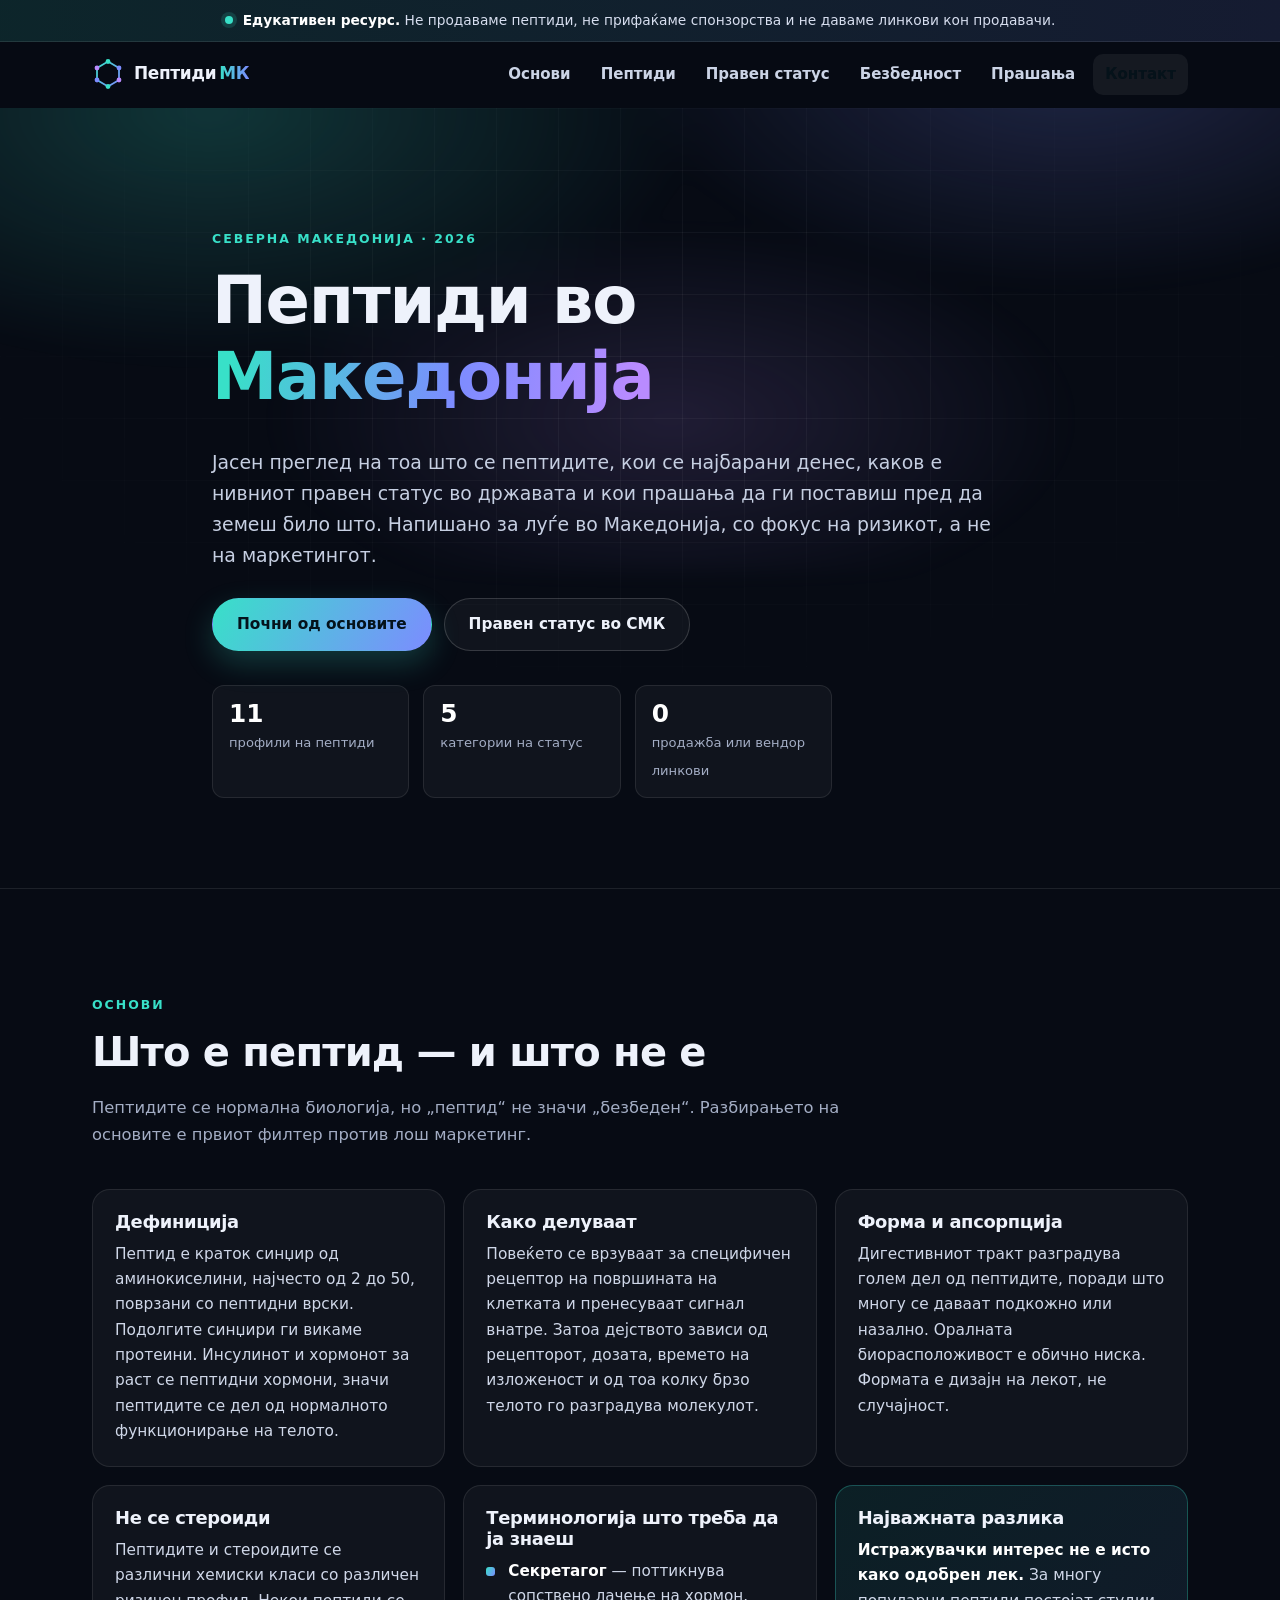
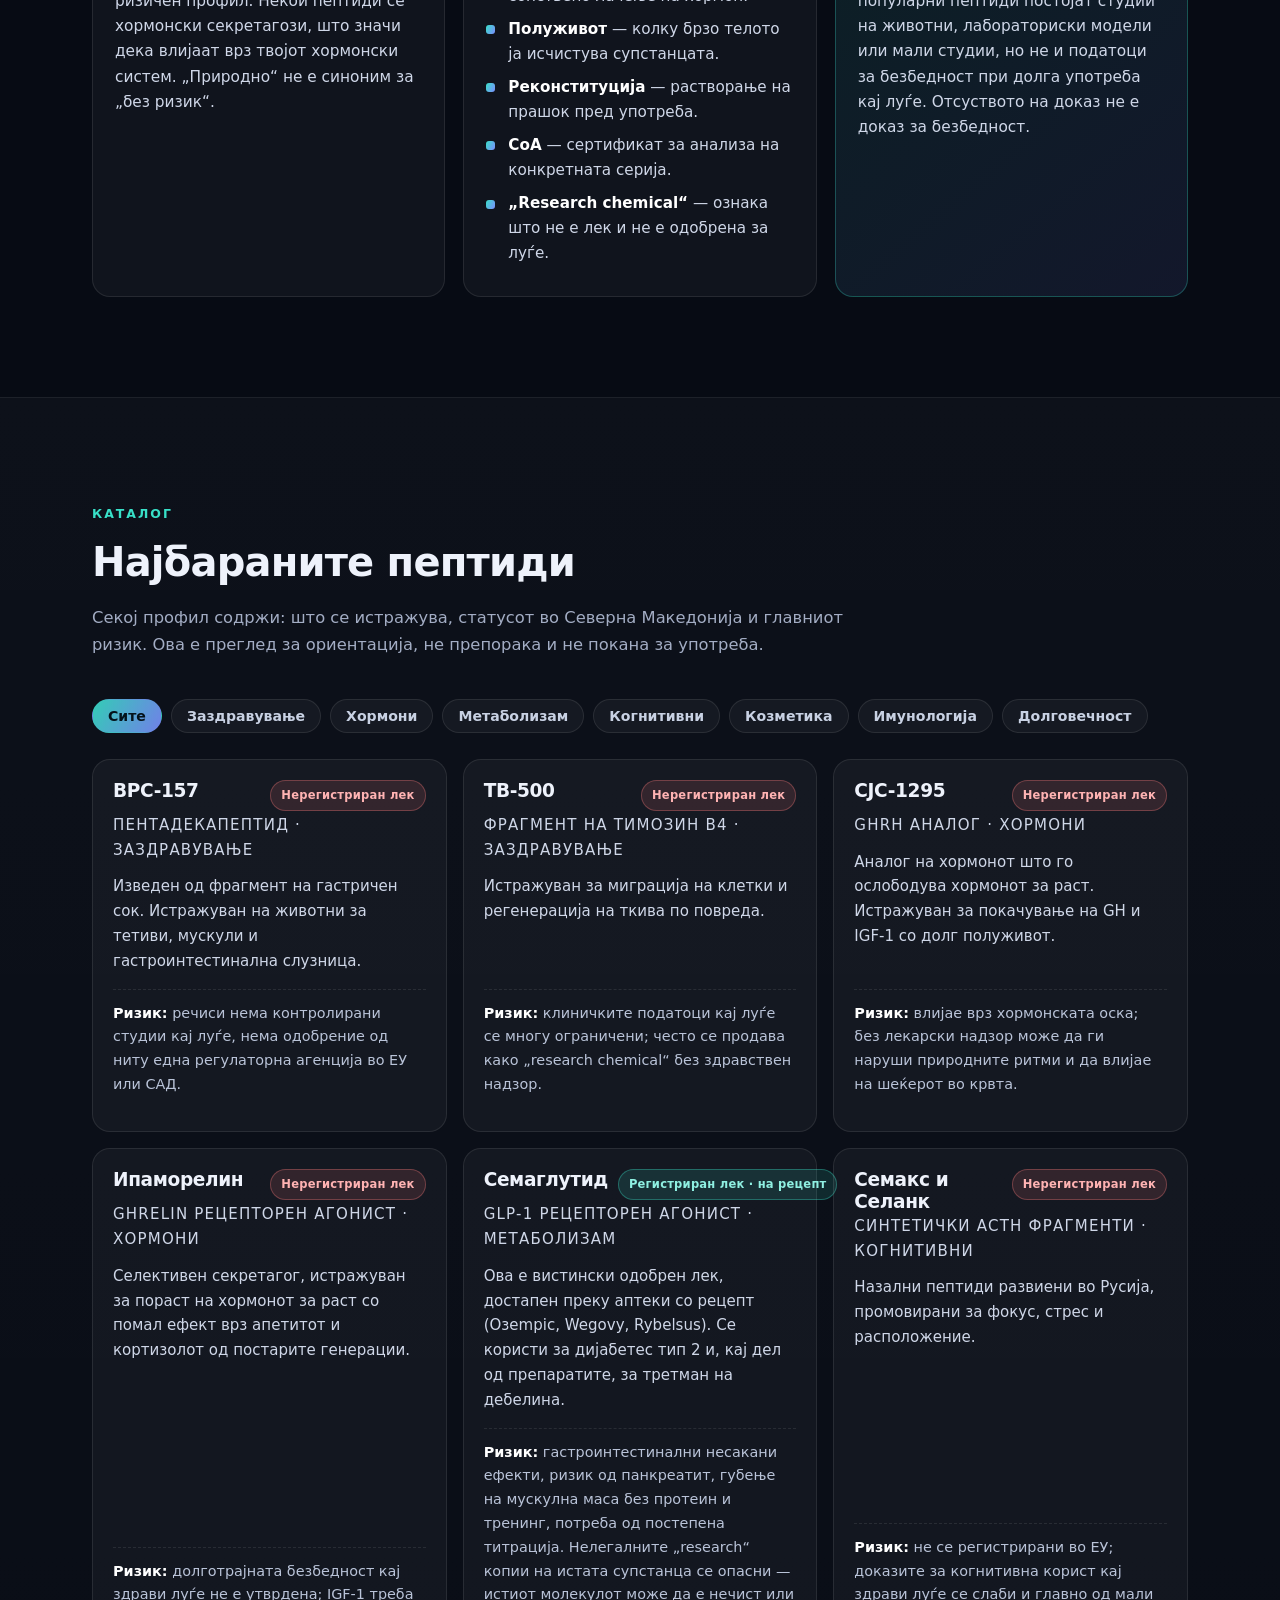
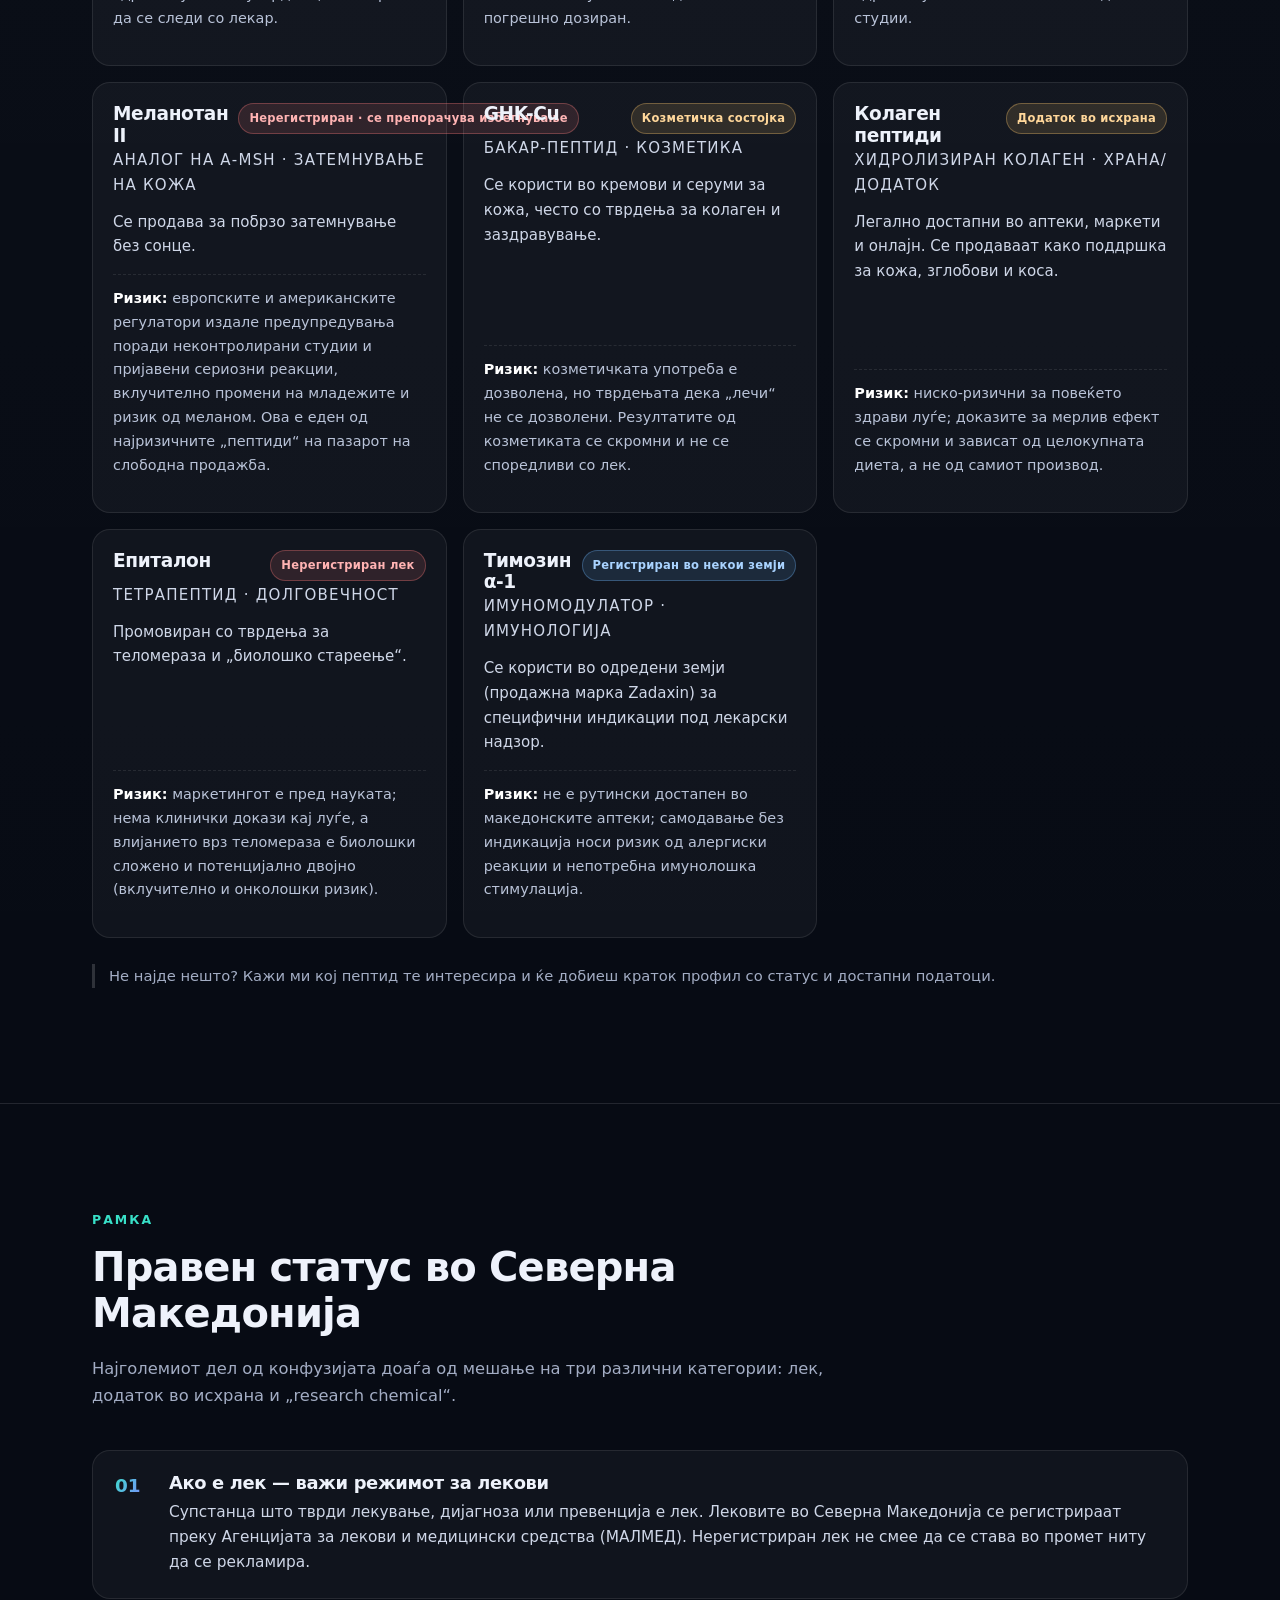
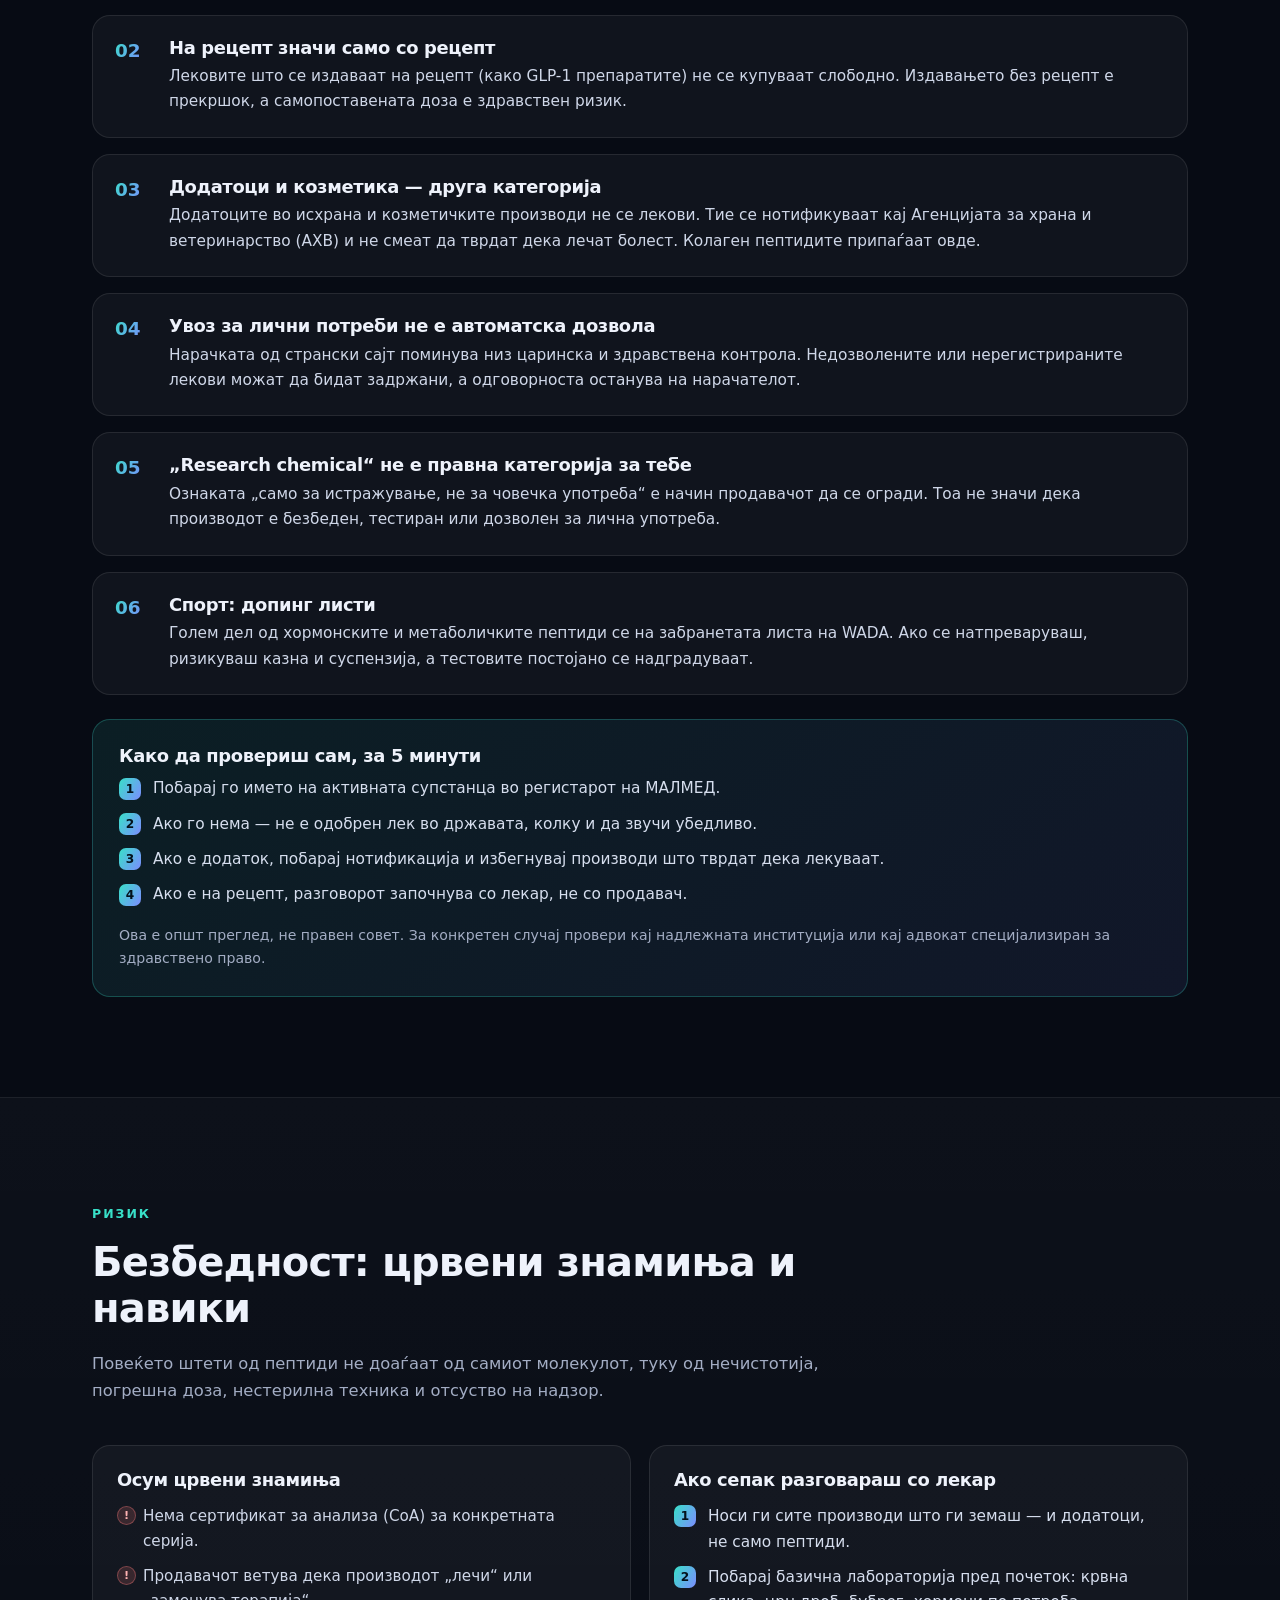
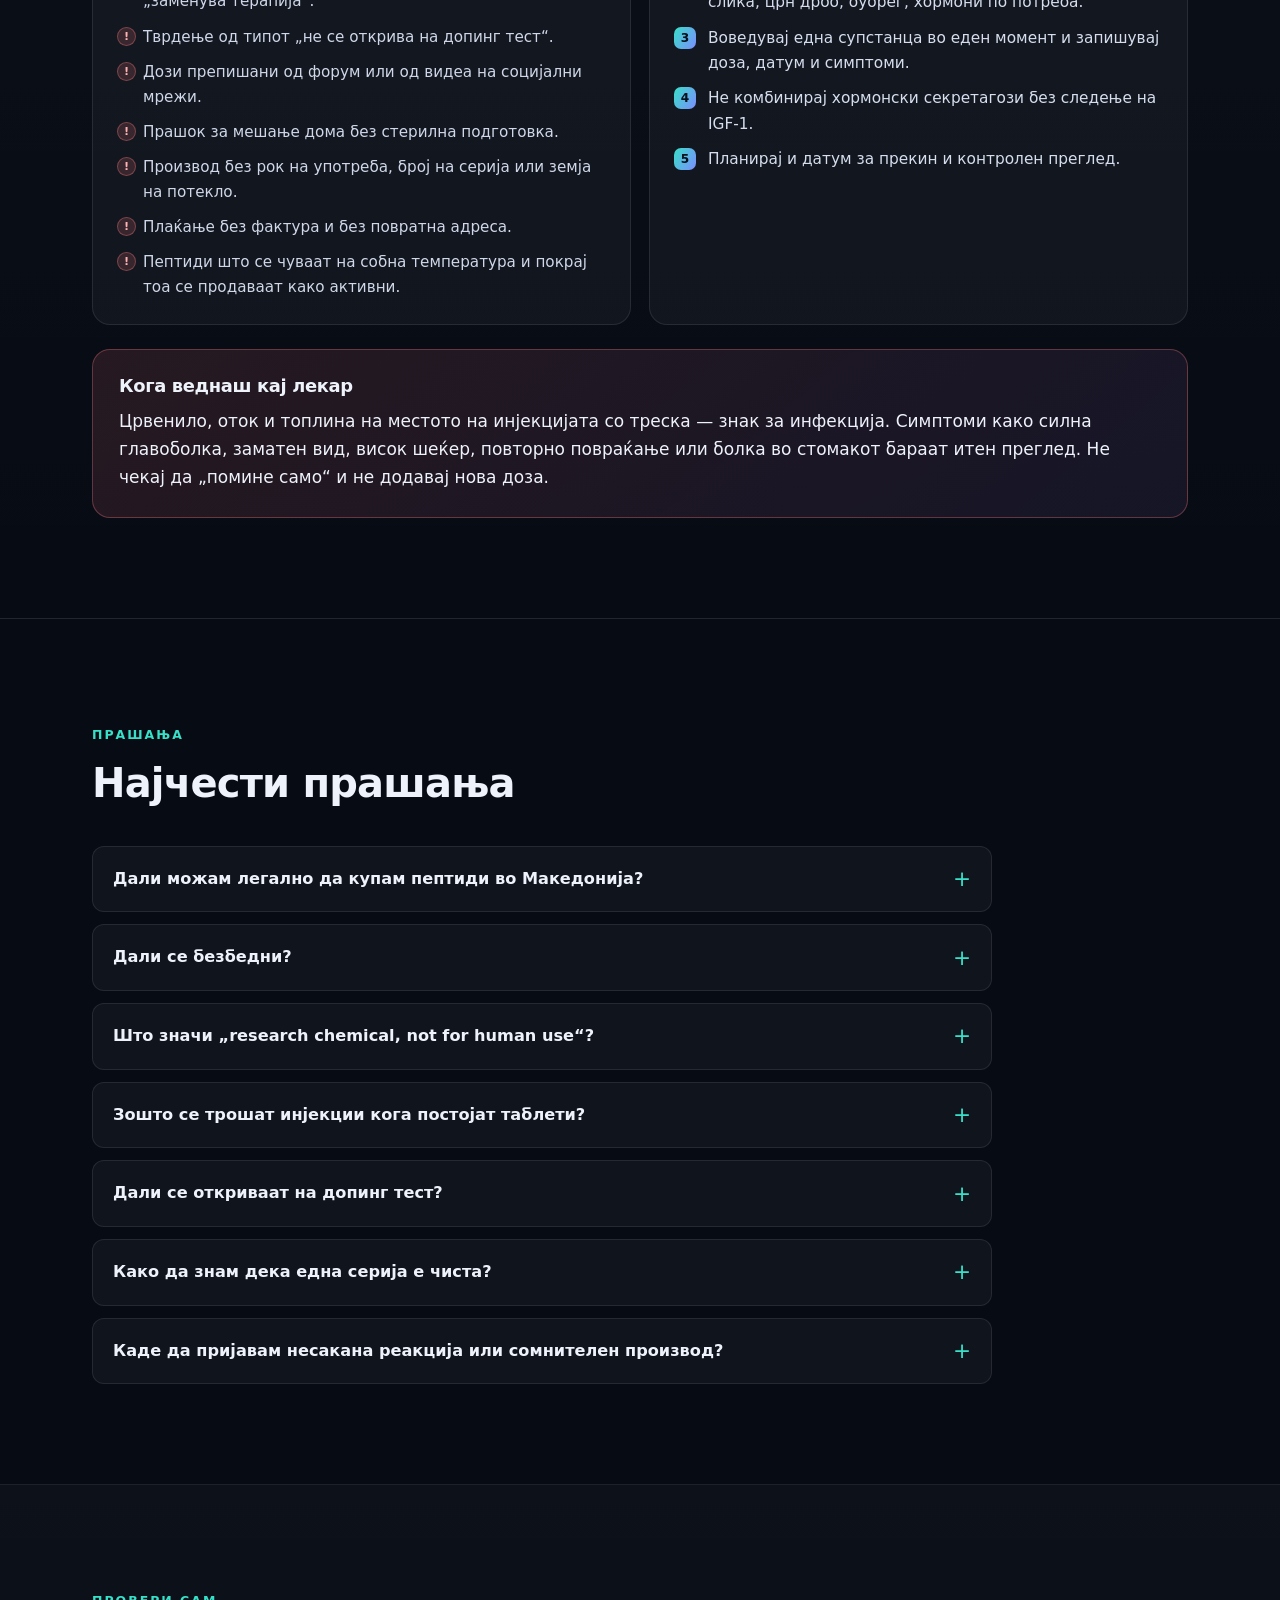
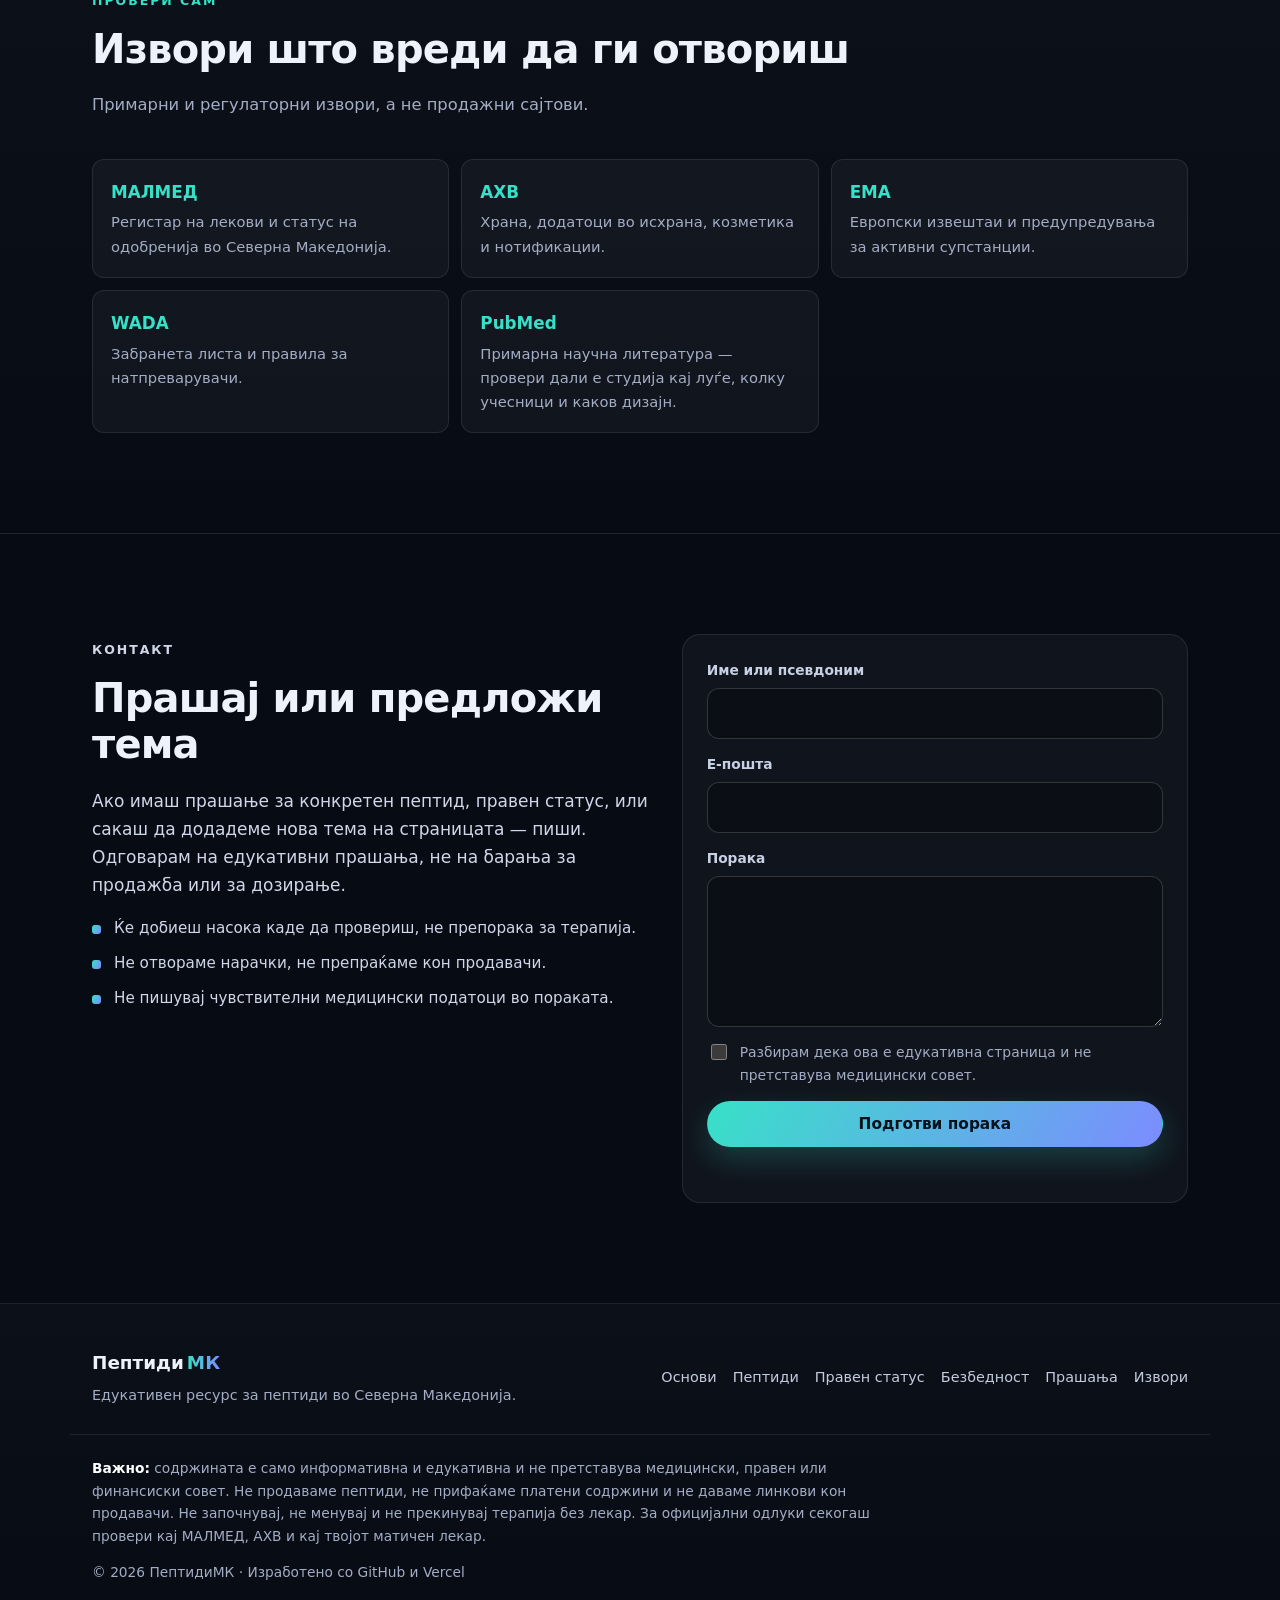
==== index.html @ 1c47333e "Add educational website about peptides in North Macedonia" ====
<!DOCTYPE html>
<html lang="mk">
<head>
<meta charset="utf-8">
<meta name="viewport" content="width=device-width, initial-scale=1">
<title>Пептиди во Македонија — едукативен водич и правен статус</title>
<meta name="description" content="Што се пептидите, кои се најбарани, каков е нивниот правен статус во Северна Македонија и како да ги намалиш ризиците. Едукативен ресурс без продажба и без вендор линкови.">
<meta name="theme-color" content="#070b14">
<meta name="color-scheme" content="dark">
<meta property="og:type" content="website">
<meta property="og:locale" content="mk_MK">
<meta property="og:title" content="Пептиди во Македонија — едукативен водич">
<meta property="og:description" content="Преглед на најбараните пептиди, правниот статус во Северна Македонија и практични безбедносни насоки.">
<link rel="icon" href="/assets/favicon.svg" type="image/svg+xml">
<link rel="canonical" href="/">
<link rel="stylesheet" href="/styles.css">
</head>
<body>
<a class="skip-link" href="#main">Прескокни до содржината</a>

<div class="notice" role="note">
  <span class="notice-dot" aria-hidden="true"></span>
  <span><strong>Едукативен ресурс.</strong> Не продаваме пептиди, не прифаќаме спонзорства и не даваме линкови кон продавачи.</span>
</div>

<header class="site-header" id="top">
  <nav class="nav" aria-label="Главна навигација">
    <a class="brand" href="#top">
      <svg class="brand-mark" viewBox="0 0 32 32" aria-hidden="true">
        <path d="M16 3.5 27 10v12L16 28.5 5 22V10z" fill="none" stroke="url(#brandGrad)" stroke-width="1.8"/>
        <circle cx="16" cy="3.5" r="2.4" fill="#38e0c8"/>
        <circle cx="27" cy="10" r="2.4" fill="#7c8cff"/>
        <circle cx="27" cy="22" r="2.4" fill="#b98bff"/>
        <circle cx="16" cy="28.5" r="2.4" fill="#38e0c8"/>
        <circle cx="5" cy="22" r="2.4" fill="#7c8cff"/>
        <circle cx="5" cy="10" r="2.4" fill="#b98bff"/>
        <defs>
          <linearGradient id="brandGrad" x1="0" y1="0" x2="1" y2="1">
            <stop offset="0%" stop-color="#38e0c8"/>
            <stop offset="100%" stop-color="#7c8cff"/>
          </linearGradient>
        </defs>
      </svg>
      <span class="brand-text">Пептиди<em>МК</em></span>
    </a>

    <button class="nav-toggle" type="button" aria-expanded="false" aria-controls="nav-menu">
      <span class="nav-toggle-bar" aria-hidden="true"></span>
      <span class="sr-only">Мени</span>
    </button>

    <ul class="nav-menu" id="nav-menu">
      <li><a href="#osnovi">Основи</a></li>
      <li><a href="#peptidi">Пептиди</a></li>
      <li><a href="#zakon">Правен статус</a></li>
      <li><a href="#bezbednost">Безбедност</a></li>
      <li><a href="#faq">Прашања</a></li>
      <li><a class="nav-cta" href="#kontakt">Контакт</a></li>
    </ul>
  </nav>
</header>

<main id="main">

  <section class="hero">
    <div class="hero-glow" aria-hidden="true"></div>
    <div class="hero-grid" aria-hidden="true"></div>
    <div class="wrap hero-inner">
      <p class="eyebrow">Северна Македонија · 2026</p>
      <h1>Пептиди во <span class="grad">Македонија</span></h1>
      <p class="lead">
        Јасен преглед на тоа што се пептидите, кои се најбарани денес, каков е нивниот
        правен статус во државата и кои прашања да ги поставиш пред да земеш било што.
        Напишано за луѓе во Македонија, со фокус на ризикот, а не на маркетингот.
      </p>
      <div class="hero-actions">
        <a class="btn btn-primary" href="#osnovi">Почни од основите</a>
        <a class="btn btn-ghost" href="#zakon">Правен статус во СМК</a>
      </div>
      <ul class="stats">
        <li><b>11</b><span>профили на пептиди</span></li>
        <li><b>5</b><span>категории на статус</span></li>
        <li><b>0</b><span>продажба или вендор линкови</span></li>
      </ul>
    </div>
  </section>

  <section class="section" id="osnovi">
    <div class="wrap">
      <div class="section-head">
        <p class="eyebrow">Основи</p>
        <h2>Што е пептид — и што не е</h2>
        <p class="section-sub">
          Пептидите се нормална биологија, но „пептид“ не значи „безбеден“.
          Разбирањето на основите е првиот филтер против лош маркетинг.
        </p>
      </div>

      <div class="cards">
        <article class="card reveal">
          <h3>Дефиниција</h3>
          <p>Пептид е краток синџир од аминокиселини, најчесто од 2 до 50, поврзани со пептидни врски. Подолгите синџири ги викаме протеини. Инсулинот и хормонот за раст се пептидни хормони, значи пептидите се дел од нормалното функционирање на телото.</p>
        </article>

        <article class="card reveal">
          <h3>Како делуваат</h3>
          <p>Повеќето се врзуваат за специфичен рецептор на површината на клетката и пренесуваат сигнал внатре. Затоа дејството зависи од рецепторот, дозата, времето на изложеност и од тоа колку брзо телото го разградува молекулот.</p>
        </article>

        <article class="card reveal">
          <h3>Форма и апсорпција</h3>
          <p>Дигестивниот тракт разградува голем дел од пептидите, поради што многу се даваат подкожно или назално. Оралната биорасположивост е обично ниска. Формата е дизајн на лекот, не случајност.</p>
        </article>

        <article class="card reveal">
          <h3>Не се стероиди</h3>
          <p>Пептидите и стероидите се различни хемиски класи со различен ризичен профил. Некои пептиди се хормонски секретагози, што значи дека влијаат врз твојот хормонски систем. „Природно“ не е синоним за „без ризик“.</p>
        </article>

        <article class="card reveal">
          <h3>Терминологија што треба да ја знаеш</h3>
          <ul class="ticks">
            <li><b>Секретагог</b> — поттикнува сопствено лачење на хормон.</li>
            <li><b>Полуживот</b> — колку брзо телото ја исчистува супстанцата.</li>
            <li><b>Реконституција</b> — растворање на прашок пред употреба.</li>
            <li><b>CoA</b> — сертификат за анализа на конкретната серија.</li>
            <li><b>„Research chemical“</b> — ознака што не е лек и не е одобрена за луѓе.</li>
          </ul>
        </article>

        <article class="card reveal accent">
          <h3>Најважната разлика</h3>
          <p><b>Истражувачки интерес не е исто како одобрен лек.</b> За многу популарни пептиди постојат студии на животни, лабораториски модели или мали студии, но не и податоци за безбедност при долга употреба кај луѓе. Отсуството на доказ не е доказ за безбедност.</p>
        </article>
      </div>
    </div>
  </section>

  <section class="section section-alt" id="peptidi">
    <div class="wrap">
      <div class="section-head">
        <p class="eyebrow">Каталог</p>
        <h2>Најбараните пептиди</h2>
        <p class="section-sub">
          Секој профил содржи: што се истражува, статусот во Северна Македонија и
          главниот ризик. Ова е преглед за ориентација, не препорака и не покана за употреба.
        </p>
      </div>

      <div class="filters" role="group" aria-label="Филтер по категорија">
        <button class="chip is-active" type="button" data-filter="all">Сите</button>
        <button class="chip" type="button" data-filter="heal">Заздравување</button>
        <button class="chip" type="button" data-filter="hormone">Хормони</button>
        <button class="chip" type="button" data-filter="metab">Метаболизам</button>
        <button class="chip" type="button" data-filter="cog">Когнитивни</button>
        <button class="chip" type="button" data-filter="cosm">Козметика</button>
        <button class="chip" type="button" data-filter="immune">Имунологија</button>
        <button class="chip" type="button" data-filter="long">Долговечност</button>
      </div>

      <div class="grid" id="peptide-grid">

        <article class="pep reveal" data-cat="heal">
          <header>
            <h3>BPC-157</h3>
            <span class="badge badge-red">Нерегистриран лек</span>
          </header>
          <p class="pep-class">Пентадекапептид · заздравување</p>
          <p>Изведен од фрагмент на гастричен сок. Истражуван на животни за тетиви, мускули и гастроинтестинална слузница.</p>
          <p class="risk"><b>Ризик:</b> речиси нема контролирани студии кај луѓе, нема одобрение од ниту една регулаторна агенција во ЕУ или САД.</p>
        </article>

        <article class="pep reveal" data-cat="heal">
          <header>
            <h3>TB-500</h3>
            <span class="badge badge-red">Нерегистриран лек</span>
          </header>
          <p class="pep-class">Фрагмент на тимозин β4 · заздравување</p>
          <p>Истражуван за миграција на клетки и регенерација на ткива по повреда.</p>
          <p class="risk"><b>Ризик:</b> клиничките податоци кај луѓе се многу ограничени; често се продава како „research chemical“ без здравствен надзор.</p>
        </article>

        <article class="pep reveal" data-cat="hormone">
          <header>
            <h3>CJC-1295</h3>
            <span class="badge badge-red">Нерегистриран лек</span>
          </header>
          <p class="pep-class">GHRH аналог · хормони</p>
          <p>Аналог на хормонот што го ослободува хормонот за раст. Истражуван за покачување на GH и IGF-1 со долг полуживот.</p>
          <p class="risk"><b>Ризик:</b> влијае врз хормонската оска; без лекарски надзор може да ги наруши природните ритми и да влијае на шеќерот во крвта.</p>
        </article>

        <article class="pep reveal" data-cat="hormone">
          <header>
            <h3>Ипаморелин</h3>
            <span class="badge badge-red">Нерегистриран лек</span>
          </header>
          <p class="pep-class">Ghrelin рецепторен агонист · хормони</p>
          <p>Селективен секретагог, истражуван за пораст на хормонот за раст со помал ефект врз апетитот и кортизолот од постарите генерации.</p>
          <p class="risk"><b>Ризик:</b> долготрајната безбедност кај здрави луѓе не е утврдена; IGF-1 треба да се следи со лекар.</p>
        </article>

        <article class="pep reveal" data-cat="metab">
          <header>
            <h3>Семаглутид</h3>
            <span class="badge badge-green">Регистриран лек · на рецепт</span>
          </header>
          <p class="pep-class">GLP-1 рецепторен агонист · метаболизам</p>
          <p>Ова е вистински одобрен лек, достапен преку аптеки со рецепт (Oзempic, Wegovy, Rybelsus). Се користи за дијабетес тип 2 и, кај дел од препаратите, за третман на дебелина.</p>
          <p class="risk"><b>Ризик:</b> гастроинтестинални несакани ефекти, ризик од панкреатит, губење на мускулна маса без протеин и тренинг, потреба од постепена титрација. Нелегалните „research“ копии на истата супстанца се опасни — истиот молекулот може да е нечист или погрешно дозиран.</p>
        </article>

        <article class="pep reveal" data-cat="cog">
          <header>
            <h3>Семакс и Селанк</h3>
            <span class="badge badge-red">Нерегистриран лек</span>
          </header>
          <p class="pep-class">Синтетички ACTH фрагменти · когнитивни</p>
          <p>Назални пептиди развиени во Русија, промовирани за фокус, стрес и расположение.</p>
          <p class="risk"><b>Ризик:</b> не се регистрирани во ЕУ; доказите за когнитивна корист кај здрави луѓе се слаби и главно од мали студии.</p>
        </article>

        <article class="pep reveal" data-cat="cosm">
          <header>
            <h3>Меланотан II</h3>
            <span class="badge badge-red">Нерегистриран · се препорачува избегнување</span>
          </header>
          <p class="pep-class">Аналог на α-MSH · затемнување на кожа</p>
          <p>Се продава за побрзо затемнување без сонце.</p>
          <p class="risk"><b>Ризик:</b> европските и американските регулатори издале предупредувања поради неконтролирани студии и пријавени сериозни реакции, вклучително промени на младежите и ризик од меланом. Ова е еден од најризичните „пептиди“ на пазарот на слободна продажба.</p>
        </article>

        <article class="pep reveal" data-cat="cosm">
          <header>
            <h3>GHK-Cu</h3>
            <span class="badge badge-amber">Козметичка состојка</span>
          </header>
          <p class="pep-class">Бакар-пептид · козметика</p>
          <p>Се користи во кремови и серуми за кожа, често со тврдења за колаген и заздравување.</p>
          <p class="risk"><b>Ризик:</b> козметичката употреба е дозволена, но тврдењата дека „лечи“ не се дозволени. Резултатите од козметиката се скромни и не се споредливи со лек.</p>
        </article>

        <article class="pep reveal" data-cat="metab">
          <header>
            <h3>Колаген пептиди</h3>
            <span class="badge badge-amber">Додаток во исхрана</span>
          </header>
          <p class="pep-class">Хидролизиран колаген · храна/додаток</p>
          <p>Легално достапни во аптеки, маркети и онлајн. Се продаваат како поддршка за кожа, зглобови и коса.</p>
          <p class="risk"><b>Ризик:</b> ниско-ризични за повеќето здрави луѓе; доказите за мерлив ефект се скромни и зависат од целокупната диета, а не од самиот производ.</p>
        </article>

        <article class="pep reveal" data-cat="long">
          <header>
            <h3>Епиталон</h3>
            <span class="badge badge-red">Нерегистриран лек</span>
          </header>
          <p class="pep-class">Тетрапептид · долговечност</p>
          <p>Промовиран со тврдења за теломераза и „биолошко стареење“.</p>
          <p class="risk"><b>Ризик:</b> маркетингот е пред науката; нема клинички докази кај луѓе, а влијанието врз теломераза е биолошки сложено и потенцијално двојно (вклучително и онколошки ризик).</p>
        </article>

        <article class="pep reveal" data-cat="immune">
          <header>
            <h3>Тимозин α-1</h3>
            <span class="badge badge-blue">Регистриран во некои земји</span>
          </header>
          <p class="pep-class">Имуномодулатор · имунологија</p>
          <p>Се користи во одредени земји (продажна марка Zadaxin) за специфични индикации под лекарски надзор.</p>
          <p class="risk"><b>Ризик:</b> не е рутински достапен во македонските аптеки; самодавање без индикација носи ризик од алергиски реакции и непотребна имунолошка стимулација.</p>
        </article>

      </div>

      <p class="grid-note">
        Не најде нешто? Кажи ми кој пептид те интересира и ќе добиеш краток профил со статус и достапни податоци.
      </p>
    </div>
  </section>

  <section class="section" id="zakon">
    <div class="wrap">
      <div class="section-head">
        <p class="eyebrow">Рамка</p>
        <h2>Правен статус во Северна Македонија</h2>
        <p class="section-sub">
          Најголемиот дел од конфузијата доаѓа од мешање на три различни категории:
          лек, додаток во исхрана и „research chemical“.
        </p>
      </div>

      <ol class="steps">
        <li class="reveal">
          <span class="step-num">01</span>
          <h3>Ако е лек — важи режимот за лекови</h3>
          <p>Супстанца што тврди лекување, дијагноза или превенција е лек. Лековите во Северна Македонија се регистрираат преку Агенцијата за лекови и медицински средства (МАЛМЕД). Нерегистриран лек не смее да се става во промет ниту да се рекламира.</p>
        </li>
        <li class="reveal">
          <span class="step-num">02</span>
          <h3>На рецепт значи само со рецепт</h3>
          <p>Лековите што се издаваат на рецепт (како GLP-1 препаратите) не се купуваат слободно. Издавањето без рецепт е прекршок, а самопоставената доза е здравствен ризик.</p>
        </li>
        <li class="reveal">
          <span class="step-num">03</span>
          <h3>Додатоци и козметика — друга категорија</h3>
          <p>Додатоците во исхрана и козметичките производи не се лекови. Тие се нотификуваат кај Агенцијата за храна и ветеринарство (АХВ) и не смеат да тврдат дека лечат болест. Колаген пептидите припаѓаат овде.</p>
        </li>
        <li class="reveal">
          <span class="step-num">04</span>
          <h3>Увоз за лични потреби не е автоматска дозвола</h3>
          <p>Нарачката од странски сајт поминува низ царинска и здравствена контрола. Недозволените или нерегистрираните лекови можат да бидат задржани, а одговорноста останува на нарачателот.</p>
        </li>
        <li class="reveal">
          <span class="step-num">05</span>
          <h3>„Research chemical“ не е правна категорија за тебе</h3>
          <p>Ознаката „само за истражување, не за човечка употреба“ е начин продавачот да се огради. Тоа не значи дека производот е безбеден, тестиран или дозволен за лична употреба.</p>
        </li>
        <li class="reveal">
          <span class="step-num">06</span>
          <h3>Спорт: допинг листи</h3>
          <p>Голем дел од хормонските и метаболичките пептиди се на забранетата листа на WADA. Ако се натпреваруваш, ризикуваш казна и суспензија, а тестовите постојано се надградуваат.</p>
        </li>
      </ol>

      <div class="callout reveal">
        <h3>Како да провериш сам, за 5 минути</h3>
        <ol class="checklist">
          <li>Побарај го името на активната супстанца во регистарот на МАЛМЕД.</li>
          <li>Ако го нема — не е одобрен лек во државата, колку и да звучи убедливо.</li>
          <li>Ако е додаток, побарај нотификација и избегнувај производи што тврдат дека лекуваат.</li>
          <li>Ако е на рецепт, разговорот започнува со лекар, не со продавач.</li>
        </ol>
        <p class="disclaimer">
          Ова е општ преглед, не правен совет. За конкретен случај провери кај надлежната институција
          или кај адвокат специјализиран за здравствено право.
        </p>
      </div>
    </div>
  </section>

  <section class="section section-alt" id="bezbednost">
    <div class="wrap">
      <div class="section-head">
        <p class="eyebrow">Ризик</p>
        <h2>Безбедност: црвени знамиња и навики</h2>
        <p class="section-sub">
          Повеќето штети од пептиди не доаѓаат од самиот молекулот, туку од нечистотија,
          погрешна доза, нестерилна техника и отсуство на надзор.
        </p>
      </div>

      <div class="two-col">
        <div class="panel reveal">
          <h3>Осум црвени знамиња</h3>
          <ul class="flags">
            <li>Нема сертификат за анализа (CoA) за конкретната серија.</li>
            <li>Продавачот ветува дека производот „лечи“ или „заменува терапија“.</li>
            <li>Тврдење од типот „не се открива на допинг тест“.</li>
            <li>Дози препишани од форум или од видеa на социјални мрежи.</li>
            <li>Прашок за мешање дома без стерилна подготовка.</li>
            <li>Производ без рок на употреба, број на серија или земја на потекло.</li>
            <li>Плаќање без фактура и без повратна адреса.</li>
            <li>Пептиди што се чуваат на собна температура и покрај тоа се продаваат како активни.</li>
          </ul>
        </div>

        <div class="panel reveal">
          <h3>Ако сепак разговараш со лекар</h3>
          <ol class="checklist">
            <li>Носи ги сите производи што ги земаш — и додатоци, не само пептиди.</li>
            <li>Побарај базична лабораторија пред почеток: крвна слика, црн дроб, бубрег, хормони по потреба.</li>
            <li>Воведувај една супстанца во еден момент и запишувај доза, датум и симптоми.</li>
            <li>Не комбинирај хормонски секретагози без следење на IGF-1.</li>
            <li>Планирај и датум за прекин и контролен преглед.</li>
          </ol>
        </div>
      </div>

      <div class="callout callout-danger reveal">
        <h3>Кога веднаш кај лекар</h3>
        <p>
          Црвенило, оток и топлина на местото на инјекцијата со треска — знак за инфекција.
          Симптоми како силна главоболка, заматен вид, висок шеќер, повторно повраќање или
          болка во стомакот бараат итен преглед. Не чекај да „помине само“ и не додавај нова доза.
        </p>
      </div>
    </div>
  </section>

  <section class="section" id="faq">
    <div class="wrap">
      <div class="section-head">
        <p class="eyebrow">Прашања</p>
        <h2>Најчести прашања</h2>
      </div>

      <div class="faq">
        <details class="reveal">
          <summary>Дали можам легално да купам пептиди во Македонија?</summary>
          <p>Зависи од категоријата. Ако е регистриран лек на рецепт — само со рецепт и во аптека. Ако е додаток во исхрана или козметика со нотификација — слободно. Ако е производ продаден како „research chemical“, тој не е правна категорија за лична употреба и нарачката може да биде задржана на царина.</p>
        </details>
        <details class="reveal">
          <summary>Дали се безбедни?</summary>
          <p>Нема единствен одговор. Зависи од супстанцата, дозата, чистотата, начинот на примена и од твојата здравствена состојба. За повеќето популарни „заздравувачки“ пептиди постојат слаби или никакви контролирани податоци кај луѓе.</p>
        </details>
        <details class="reveal">
          <summary>Што значи „research chemical, not for human use“?</summary>
          <p>Тоа е ознака со која продавачот се оградува од одговорност и избегнува регулатива за лекови. Не значи дека производот е побезбеден или тестиран. Ако на производот пишува „не за човечка употреба“, тогаш производот не е наменет за тебе.</p>
        </details>
        <details class="reveal">
          <summary>Зошто се трошат инјекции кога постојат таблети?</summary>
          <p>Пептидите се разградуваат во дигестивниот систем, па оралната апсорпција е слаба. Затоа многу препарати се прават за подкожна или назална примена. Таа предност со себе носи и ризик: стерилност, техника и можност за локална реакција.</p>
        </details>
        <details class="reveal">
          <summary>Дали се откриваат на допинг тест?</summary>
          <p>Многу од нив се на листата на забранети супстанции на WADA и постојат лабораториски методи за откривање. Тврдењата дека нешто е „невидливо“ за тестовите се неточни и се појавуваат токму во моментот кога сакаат да продадат.</p>
        </details>
        <details class="reveal">
          <summary>Како да знам дека една серија е чиста?</summary>
          <p>CoA (Certificate of Analysis) за конкретната серија, со HPLC за чистота, масена спектрометрија за идентитет и, каде е релевантно, тест за стерилност и ендотоксини. Сертификат за една серија не важи за следната.</p>
        </details>
        <details class="reveal">
          <summary>Каде да пријавам несакана реакција или сомнителен производ?</summary>
          <p>За лекови — до МАЛМЕД и до твојот лекар. За додатоци, храна и козметика — до АХВ. За сомнителна онлајн продажба на лекови, пријавата кај надлежните институции е легитимна, а не претерана реакција.</p>
        </details>
      </div>
    </div>
  </section>

  <section class="section section-alt" id="izvori">
    <div class="wrap">
      <div class="section-head">
        <p class="eyebrow">Провери сам</p>
        <h2>Извори што вреди да ги отвориш</h2>
        <p class="section-sub">Примарни и регулаторни извори, а не продажни сајтови.</p>
      </div>
      <ul class="sources">
        <li><a href="https://www.malmed.gov.mk" target="_blank" rel="noopener">МАЛМЕД</a><span>Регистар на лекови и статус на одобренија во Северна Македонија.</span></li>
        <li><a href="https://www.av.gov.mk" target="_blank" rel="noopener">АХВ</a><span>Храна, додатоци во исхрана, козметика и нотификации.</span></li>
        <li><a href="https://www.ema.europa.eu" target="_blank" rel="noopener">EMA</a><span>Европски извештаи и предупредувања за активни супстанции.</span></li>
        <li><a href="https://www.wada-ama.org" target="_blank" rel="noopener">WADA</a><span>Забранета листа и правила за натпреварувачи.</span></li>
        <li><a href="https://pubmed.ncbi.nlm.nih.gov" target="_blank" rel="noopener">PubMed</a><span>Примарна научна литература — провери дали е студија кај луѓе, колку учесници и каков дизајн.</span></li>
      </ul>
    </div>
  </section>

  <section class="section" id="kontakt">
    <div class="wrap">
      <div class="contact">
        <div class="contact-copy">
          <p class="eyebrow">Контакт</p>
          <h2>Прашај или предложи тема</h2>
          <p>
            Ако имаш прашање за конкретен пептид, правен статус, или сакаш да додадеме
            нова тема на страницата — пиши. Одговарам на едукативни прашања, не на барања за
            продажба или за дозирање.
          </p>
          <ul class="ticks contact-list">
            <li>Ќе добиеш насока каде да провериш, не препорака за терапија.</li>
            <li>Не отвораме нарачки, не препраќаме кон продавачи.</li>
            <li>Не пишувај чувствителни медицински податоци во пораката.</li>
          </ul>
        </div>

        <form class="contact-form" id="contact-form" novalidate>
          <div class="field">
            <label for="name">Име или псевдоним</label>
            <input id="name" name="name" type="text" autocomplete="name" required>
          </div>
          <div class="field">
            <label for="email">Е-пошта</label>
            <input id="email" name="email" type="email" autocomplete="email" required>
          </div>
          <div class="field">
            <label for="message">Порака</label>
            <textarea id="message" name="message" rows="5" required></textarea>
          </div>
          <label class="switch">
            <input id="consent" type="checkbox" required>
            <span>Разбирам дека ова е едукативна страница и не претставува медицински совет.</span>
          </label>
          <button class="btn btn-primary" type="submit">Подготви порака</button>
          <p class="form-msg" id="form-msg" role="status" aria-live="polite"></p>
        </form>
      </div>
    </div>
  </section>

</main>

<footer class="site-footer">
  <div class="wrap footer-inner">
    <div class="footer-brand">
      <span class="brand-text">Пептиди<em>МК</em></span>
      <p>Едукативен ресурс за пептиди во Северна Македонија.</p>
    </div>
    <nav class="footer-nav" aria-label="Навигација во подножје">
      <a href="#osnovi">Основи</a>
      <a href="#peptidi">Пептиди</a>
      <a href="#zakon">Правен статус</a>
      <a href="#bezbednost">Безбедност</a>
      <a href="#faq">Прашања</a>
      <a href="#izvori">Извори</a>
    </nav>
  </div>
  <div class="wrap disclaimer-box">
    <p>
      <strong>Важно:</strong> содржината е само информативна и едукативна и не претставува медицински,
      правен или финансиски совет. Не продаваме пептиди, не прифаќаме платени содржини и не даваме
      линкови кон продавачи. Не започнувај, не менувај и не прекинувај терапија без лекар.
      За официјални одлуки секогаш провери кај МАЛМЕД, АХВ и кај твојот матичен лекар.
    </p>
    <p class="copyright">© <span id="year">2026</span> ПептидиМК · Изработено со GitHub и Vercel</p>
  </div>
</footer>

<script src="/app.js" defer></script>
</body>
</html>
---- styles.css ----
/* ==========================================================================
   ПептидиМК — стилски лист
   Тема: темна, висока читливост, без надворешни зависности
   ========================================================================== */

:root {
  --bg: #070b14;
  --bg-2: #0b1120;
  --surface: rgba(255, 255, 255, 0.04);
  --surface-2: rgba(255, 255, 255, 0.06);
  --border: rgba(255, 255, 255, 0.09);
  --border-strong: rgba(255, 255, 255, 0.16);
  --text: #eef2fb;
  --muted: #a3adc4;
  --muted-2: #7e8999;
  --teal: #38e0c8;
  --indigo: #7c8cff;
  --violet: #b98bff;
  --amber: #ffc76b;
  --red: #ff7b7b;
  --blue: #6fb6ff;
  --radius: 18px;
  --radius-sm: 12px;
  --shadow: 0 24px 60px rgba(0, 0, 0, 0.45);
  --font: "Segoe UI", system-ui, -apple-system, "Noto Sans", Roboto, Arial, sans-serif;
  --maxw: 1140px;
}

* { box-sizing: border-box; }

html {
  scroll-behavior: smooth;
  scroll-padding-top: 88px;
  -webkit-text-size-adjust: 100%;
}

body {
  margin: 0;
  background: var(--bg);
  color: var(--text);
  font-family: var(--font);
  font-size: 17px;
  line-height: 1.65;
  overflow-x: hidden;
  -webkit-font-smoothing: antialiased;
}

img, svg { max-width: 100%; }

a { color: var(--teal); text-decoration: none; }
a:hover { text-decoration: underline; }

h1, h2, h3 { line-height: 1.15; margin: 0 0 .5em; letter-spacing: -0.02em; }
h1 { font-size: clamp(2.4rem, 6vw, 4.1rem); font-weight: 800; }
h2 { font-size: clamp(1.7rem, 3.4vw, 2.5rem); font-weight: 750; }
h3 { font-size: 1.12rem; font-weight: 700; }

p { margin: 0 0 1em; }
ul, ol { margin: 0; padding: 0; list-style: none; }

strong, b { color: #fff; font-weight: 700; }

.wrap {
  width: 100%;
  max-width: var(--maxw);
  margin-inline: auto;
  padding-inline: 22px;
}

.sr-only {
  position: absolute; width: 1px; height: 1px;
  padding: 0; margin: -1px; overflow: hidden;
  clip: rect(0 0 0 0); white-space: nowrap; border: 0;
}

.skip-link {
  position: absolute; left: -9999px; top: 0; z-index: 999;
  background: var(--teal); color: #04121a; padding: 12px 18px;
  border-radius: 0 0 12px 0; font-weight: 700;
}
.skip-link:focus { left: 0; }

:focus-visible {
  outline: 2px solid var(--teal);
  outline-offset: 3px;
  border-radius: 6px;
}

/* ---------- лента со известување ---------- */
.notice {
  display: flex; gap: 10px; align-items: center; justify-content: center;
  flex-wrap: wrap; text-align: center;
  background: linear-gradient(90deg, rgba(56,224,200,.12), rgba(124,140,255,.12));
  border-bottom: 1px solid var(--border);
  padding: 9px 18px;
  font-size: .86rem;
  color: #d7deef;
}
.notice-dot {
  width: 8px; height: 8px; border-radius: 50%;
  background: var(--teal); box-shadow: 0 0 0 4px rgba(56,224,200,.15);
  flex: 0 0 auto;
}

/* ---------- навигација ---------- */
.site-header {
  position: sticky; top: 0; z-index: 100;
  backdrop-filter: blur(14px);
  background: rgba(7, 11, 20, .78);
  border-bottom: 1px solid transparent;
  transition: border-color .25s ease, background .25s ease;
}
.site-header.is-stuck {
  border-bottom-color: var(--border);
  background: rgba(7, 11, 20, .92);
}

.nav {
  max-width: var(--maxw); margin-inline: auto; padding: 12px 22px;
  display: flex; align-items: center; gap: 18px;
}

.brand {
  display: inline-flex; align-items: center; gap: 10px;
  color: var(--text); font-weight: 800; letter-spacing: -0.02em;
  text-decoration: none; margin-right: auto;
}
.brand:hover { text-decoration: none; }
.brand-mark { width: 32px; height: 32px; flex: 0 0 auto; }
.brand-text { font-size: 1.06rem; }
.brand-text em {
  font-style: normal; margin-left: 3px;
  background: linear-gradient(90deg, var(--teal), var(--indigo));
  -webkit-background-clip: text; background-clip: text; color: transparent;
}

.nav-menu {
  display: flex; align-items: center; gap: 6px;
}
.nav-menu a {
  display: inline-block; padding: 8px 12px; border-radius: 10px;
  color: #cbd4e6; font-size: .94rem; font-weight: 600;
}
.nav-menu a:hover { background: var(--surface-2); color: #fff; text-decoration: none; }
.nav-menu a.is-active { color: #fff; background: var(--surface-2); }
.nav-cta {
  background: linear-gradient(120deg, var(--teal), var(--indigo));
  color: #05121a !important;
  font-weight: 750;
}
.nav-cta:hover { filter: brightness(1.08); }

.nav-toggle {
  display: none;
  width: 42px; height: 42px; border-radius: 12px;
  background: var(--surface-2); border: 1px solid var(--border);
  cursor: pointer; position: relative;
}
.nav-toggle-bar,
.nav-toggle-bar::before,
.nav-toggle-bar::after {
  position: absolute;
  width: 18px;
  height: 2px;
  background: #dfe6f5;
  border-radius: 2px;
  transition: transform .2s ease, background .2s ease;
}
.nav-toggle-bar { top: 50%; left: 50%; transform: translate(-50%, -1px); }
.nav-toggle-bar::before { content: ""; left: 0; top: -6px; }
.nav-toggle-bar::after { content: ""; left: 0; top: 6px; }
.nav-toggle[aria-expanded="true"] .nav-toggle-bar { background: transparent; }
.nav-toggle[aria-expanded="true"] .nav-toggle-bar::before { transform: translateY(6px) rotate(45deg); }
.nav-toggle[aria-expanded="true"] .nav-toggle-bar::after { transform: translateY(-6px) rotate(-45deg); }

/* ---------- hero ---------- */
.hero {
  position: relative;
  padding: clamp(56px, 9vw, 116px) 0 clamp(48px, 7vw, 96px);
  overflow: hidden;
  border-bottom: 1px solid var(--border);
}
.hero-glow {
  position: absolute; inset: -30% -10% auto -10%; height: 700px;
  background:
    radial-gradient(46% 52% at 22% 34%, rgba(56,224,200,.20), transparent 70%),
    radial-gradient(42% 48% at 78% 26%, rgba(124,140,255,.22), transparent 70%),
    radial-gradient(38% 40% at 52% 78%, rgba(185,139,255,.14), transparent 70%);
  filter: blur(10px);
  pointer-events: none;
}
.hero-grid {
  position: absolute; inset: 0;
  background-image:
    linear-gradient(rgba(255,255,255,.045) 1px, transparent 1px),
    linear-gradient(90deg, rgba(255,255,255,.045) 1px, transparent 1px);
  background-size: 62px 62px;
  mask-image: radial-gradient(70% 60% at 50% 30%, #000 25%, transparent 78%);
  -webkit-mask-image: radial-gradient(70% 60% at 50% 30%, #000 25%, transparent 78%);
  pointer-events: none;
}
.hero-inner { position: relative; z-index: 1; max-width: 900px; }

.eyebrow {
  display: inline-block;
  font-size: .78rem; font-weight: 700; letter-spacing: .16em;
  text-transform: uppercase; color: var(--teal);
  margin: 0 0 14px;
}
.grad {
  background: linear-gradient(100deg, var(--teal) 5%, var(--indigo) 55%, var(--violet) 95%);
  -webkit-background-clip: text; background-clip: text; color: transparent;
}
.lead {
  font-size: clamp(1.02rem, 1.6vw, 1.18rem);
  color: #c6cfe2; max-width: 66ch;
}

.hero-actions { display: flex; flex-wrap: wrap; gap: 12px; margin: 26px 0 34px; }

.btn {
  display: inline-flex; align-items: center; justify-content: center;
  padding: 13px 24px; border-radius: 999px;
  font-weight: 700; font-size: .96rem; border: 1px solid transparent;
  cursor: pointer; transition: transform .15s ease, filter .2s ease, background .2s ease;
  font-family: inherit;
}
.btn:hover { text-decoration: none; transform: translateY(-1px); }
.btn-primary {
  background: linear-gradient(120deg, var(--teal), var(--indigo));
  color: #04121b;
  box-shadow: 0 12px 30px rgba(56,224,200,.22);
}
.btn-primary:hover { filter: brightness(1.07); }
.btn-ghost {
  background: var(--surface); color: var(--text);
  border-color: var(--border-strong);
}
.btn-ghost:hover { background: var(--surface-2); }

.stats {
  display: grid; grid-template-columns: repeat(3, minmax(0, 1fr));
  gap: 14px; max-width: 620px;
}
.stats li {
  background: var(--surface); border: 1px solid var(--border);
  border-radius: var(--radius-sm); padding: 14px 16px;
}
.stats b { display: block; font-size: 1.55rem; line-height: 1.1; }
.stats span { font-size: .82rem; color: var(--muted); }

/* ---------- секции ---------- */
.section { padding: clamp(56px, 8vw, 100px) 0; }
.section-alt {
  background: linear-gradient(180deg, rgba(255,255,255,.022), rgba(255,255,255,0));
  border-block: 1px solid var(--border);
}
.section-head { max-width: 780px; margin-bottom: 40px; }
.section-sub { color: var(--muted); font-size: 1.02rem; margin: 0; }

/* ---------- картички ---------- */
.cards {
  display: grid; gap: 18px;
  grid-template-columns: repeat(auto-fit, minmax(280px, 1fr));
}
.card {
  background: var(--surface); border: 1px solid var(--border);
  border-radius: var(--radius); padding: 22px;
  transition: border-color .2s ease, transform .2s ease, background .2s ease;
}
.card:hover { border-color: var(--border-strong); transform: translateY(-3px); }
.card p:last-child, .card ul:last-child { margin-bottom: 0; }
.card p { color: #cfd7e8; font-size: .96rem; }
.card.accent {
  background: linear-gradient(140deg, rgba(56,224,200,.10), rgba(124,140,255,.10));
  border-color: rgba(56,224,200,.28);
}

.ticks li {
  position: relative; padding-left: 22px; margin-bottom: 8px;
  color: #cfd7e8; font-size: .95rem;
}
.ticks li::before {
  content: ""; position: absolute; left: 0; top: .55em;
  width: 9px; height: 9px; border-radius: 3px;
  background: linear-gradient(120deg, var(--teal), var(--indigo));
}

/* ---------- филтри и каталог ---------- */
.filters { display: flex; flex-wrap: wrap; gap: 9px; margin-bottom: 26px; }
.chip {
  padding: 8px 15px; border-radius: 999px;
  background: var(--surface); border: 1px solid var(--border);
  color: #c8d1e3; font-size: .88rem; font-weight: 600;
  cursor: pointer; font-family: inherit;
  transition: background .18s ease, color .18s ease, border-color .18s ease;
}
.chip:hover { background: var(--surface-2); color: #fff; }
.chip.is-active {
  background: linear-gradient(120deg, rgba(56,224,200,.9), rgba(124,140,255,.9));
  border-color: transparent; color: #04121b;
}

.grid {
  display: grid; gap: 16px;
  grid-template-columns: repeat(auto-fit, minmax(300px, 1fr));
}
.pep {
  display: flex; flex-direction: column;
  background: var(--surface); border: 1px solid var(--border);
  border-radius: var(--radius); padding: 20px;
  transition: border-color .2s ease, transform .2s ease;
}
.pep:hover { border-color: var(--border-strong); transform: translateY(-3px); }
.pep header {
  display: flex; align-items: flex-start; justify-content: space-between;
  gap: 10px; margin-bottom: 2px;
}
.pep h3 { margin: 0; font-size: 1.16rem; }
.pep-class {
  font-size: .8rem; color: var(--muted); text-transform: uppercase;
  letter-spacing: .08em; margin: 0 0 12px;
}
.pep p { color: #cfd7e8; font-size: .94rem; }
.pep .risk {
  margin-top: auto; padding-top: 12px; border-top: 1px dashed var(--border);
  color: #b9c3d8; font-size: .9rem;
}
.pep.is-hidden { display: none; }

.badge {
  flex: 0 0 auto; white-space: nowrap;
  font-size: .72rem; font-weight: 700; letter-spacing: .02em;
  padding: 5px 10px; border-radius: 999px;
  border: 1px solid transparent; text-align: right;
}
.badge-red { background: rgba(255,123,123,.13); color: #ffb3b3; border-color: rgba(255,123,123,.32); }
.badge-green { background: rgba(56,224,200,.13); color: #8ff0e2; border-color: rgba(56,224,200,.34); }
.badge-amber { background: rgba(255,199,107,.13); color: #ffd79a; border-color: rgba(255,199,107,.32); }
.badge-blue { background: rgba(111,182,255,.13); color: #a9d3ff; border-color: rgba(111,182,255,.32); }

.grid-note {
  margin-top: 26px; color: var(--muted); font-size: .92rem;
  border-left: 3px solid var(--border-strong); padding-left: 14px;
}

/* ---------- правен статус ---------- */
.steps { display: grid; gap: 16px; counter-reset: step; }
.steps li {
  position: relative;
  background: var(--surface); border: 1px solid var(--border);
  border-radius: var(--radius); padding: 22px 22px 22px 76px;
}
.step-num {
  position: absolute; left: 22px; top: 20px;
  font-size: 1.15rem; font-weight: 800;
  background: linear-gradient(120deg, var(--teal), var(--indigo));
  -webkit-background-clip: text; background-clip: text; color: transparent;
}
.steps h3 { margin-bottom: 6px; }
.steps p { margin: 0; color: #cfd7e8; font-size: .96rem; }

.callout {
  margin-top: 24px; padding: 26px;
  border-radius: var(--radius);
  background: linear-gradient(140deg, rgba(56,224,200,.09), rgba(124,140,255,.09));
  border: 1px solid rgba(56,224,200,.26);
}
.callout-danger {
  background: linear-gradient(140deg, rgba(255,123,123,.12), rgba(185,139,255,.08));
  border-color: rgba(255,123,123,.32);
}
.callout h3 { margin-bottom: 10px; }
.callout p:last-child { margin-bottom: 0; }

.checklist { display: grid; gap: 10px; counter-reset: chk; }
.checklist li {
  position: relative; padding-left: 34px; color: #d6deee; font-size: .96rem;
}
.checklist li::before {
  counter-increment: chk; content: counter(chk);
  position: absolute; left: 0; top: .1em;
  width: 22px; height: 22px; border-radius: 7px;
  display: grid; place-items: center;
  font-size: .76rem; font-weight: 800; color: #04121b;
  background: linear-gradient(120deg, var(--teal), var(--indigo));
}
.disclaimer { margin-top: 16px; color: var(--muted); font-size: .88rem; }

/* ---------- безбедност ---------- */
.two-col { display: grid; gap: 18px; grid-template-columns: repeat(auto-fit, minmax(320px, 1fr)); }
.panel {
  background: var(--surface); border: 1px solid var(--border);
  border-radius: var(--radius); padding: 24px;
}
.panel h3 { margin-bottom: 14px; }
.flags { display: grid; gap: 10px; }
.flags li {
  position: relative; padding-left: 26px;
  color: #cfd7e8; font-size: .95rem;
}
.flags li::before {
  content: "!"; position: absolute; left: 0; top: .18em;
  width: 17px; height: 17px; border-radius: 50%;
  display: grid; place-items: center;
  font-size: .7rem; font-weight: 800;
  background: rgba(255,123,123,.16); color: #ffb3b3;
  border: 1px solid rgba(255,123,123,.36);
}

/* ---------- FAQ ---------- */
.faq { display: grid; gap: 12px; max-width: 900px; }
.faq details {
  background: var(--surface); border: 1px solid var(--border);
  border-radius: var(--radius-sm); padding: 4px 20px;
  transition: border-color .2s ease, background .2s ease;
}
.faq details[open] { border-color: var(--border-strong); background: var(--surface-2); }
.faq summary {
  cursor: pointer; padding: 15px 0; font-weight: 650; font-size: 1.01rem;
  list-style: none; position: relative; padding-right: 34px;
}
.faq summary::-webkit-details-marker { display: none; }
.faq summary::after {
  content: "+"; position: absolute; right: 0; top: 50%; translate: 0 -50%;
  font-size: 1.35rem; font-weight: 400; color: var(--teal);
  transition: rotate .2s ease;
}
.faq details[open] summary::after { rotate: 45deg; }
.faq p { color: #cfd7e8; font-size: .95rem; padding-bottom: 8px; margin: 0; }

/* ---------- извори ---------- */
.sources { display: grid; gap: 12px; grid-template-columns: repeat(auto-fit, minmax(280px, 1fr)); }
.sources li {
  background: var(--surface); border: 1px solid var(--border);
  border-radius: var(--radius-sm); padding: 18px;
}
.sources a {
  display: inline-block; font-weight: 750; font-size: 1.05rem; margin-bottom: 4px;
}
.sources span { display: block; color: var(--muted); font-size: .92rem; }

/* ---------- контакт ---------- */
.contact {
  display: grid; gap: 30px; align-items: start;
  grid-template-columns: 1.05fr .95fr;
}
.contact-copy p { color: #cfd7e8; }
.contact-list li { margin-bottom: 10px; }

.contact-form {
  background: var(--surface); border: 1px solid var(--border);
  border-radius: var(--radius); padding: 24px;
  display: grid; gap: 14px;
}
.field { display: grid; gap: 6px; }
.field label { font-size: .86rem; font-weight: 650; color: #c8d1e3; }
.field input, .field textarea {
  width: 100%; padding: 12px 14px; border-radius: var(--radius-sm);
  background: rgba(0,0,0,.28); border: 1px solid var(--border-strong);
  color: var(--text); font: inherit; font-size: .95rem; resize: vertical;
}
.field input:focus, .field textarea:focus {
  border-color: var(--teal); outline: none;
  box-shadow: 0 0 0 3px rgba(56,224,200,.16);
}
.switch { display: flex; gap: 10px; align-items: flex-start; font-size: .87rem; color: var(--muted); }
.switch input { margin-top: .25em; accent-color: var(--teal); width: 16px; height: 16px; flex: 0 0 auto; }
.contact-form .btn { width: 100%; }
.form-msg { margin: 0; font-size: .88rem; color: var(--teal); min-height: 1.2em; }
.form-msg.is-error { color: var(--red); }

/* ---------- подножје ---------- */
.site-footer {
  border-top: 1px solid var(--border);
  background: linear-gradient(180deg, rgba(255,255,255,.02), transparent);
  padding: 44px 0 34px;
}
.footer-inner {
  display: flex; flex-wrap: wrap; gap: 20px;
  justify-content: space-between; align-items: center;
  padding-bottom: 26px; border-bottom: 1px solid var(--border);
}
.footer-brand .brand-text { font-size: 1.15rem; font-weight: 800; }
.footer-brand p { margin: 6px 0 0; color: var(--muted); font-size: .9rem; }
.footer-nav { display: flex; flex-wrap: wrap; gap: 8px 16px; }
.footer-nav a { color: #c3ccdf; font-size: .9rem; }
.disclaimer-box { padding-top: 22px; }
.disclaimer-box p { color: var(--muted); font-size: .86rem; max-width: 92ch; }
.copyright { color: #6f7a92; }

/* ---------- анимации ---------- */
.reveal {
  opacity: 0; transform: translateY(18px);
  transition: opacity .6s cubic-bezier(.2,.7,.3,1), transform .6s cubic-bezier(.2,.7,.3,1);
}
.reveal.is-visible { opacity: 1; transform: none; }

@media (prefers-reduced-motion: reduce) {
  html { scroll-behavior: auto; }
  .reveal { opacity: 1; transform: none; transition: none; }
  * { animation-duration: .01ms !important; transition-duration: .01ms !important; }
}

/* ---------- одзивност ---------- */
@media (max-width: 980px) {
  .contact { grid-template-columns: 1fr; }
}

@media (max-width: 860px) {
  .nav-toggle { display: block; }
  .nav-menu {
    position: absolute; top: calc(100% + 8px); right: 16px; left: 16px;
    flex-direction: column; align-items: stretch;
    background: rgba(9, 14, 26, .98);
    border: 1px solid var(--border-strong);
    border-radius: var(--radius);
    padding: 10px; gap: 4px;
    box-shadow: var(--shadow);
    display: none;
  }
  .nav-menu.is-open { display: flex; }
  .nav-menu a { padding: 12px 14px; }
  .nav-cta { text-align: center; }
  .stats { grid-template-columns: 1fr; }
  .hero { padding-top: 46px; }
}

@media (max-width: 560px) {
  body { font-size: 16px; }
  .wrap { padding-inline: 16px; }
  .nav { padding-inline: 16px; }
  .steps li { padding: 60px 18px 20px; }
  .step-num { left: 18px; top: 18px; }
  .card, .pep, .panel, .callout, .contact-form { padding: 18px; }
  .pep header { flex-direction: column; gap: 6px; }
  .badge { text-align: left; }
}

@media print {
  .notice, .nav-toggle, .hero-glow, .hero-grid, .contact-form { display: none; }
  body { background: #fff; color: #111; }
  .card, .pep, .panel, .steps li, .callout { border-color: #ccc; background: #fff; }
}
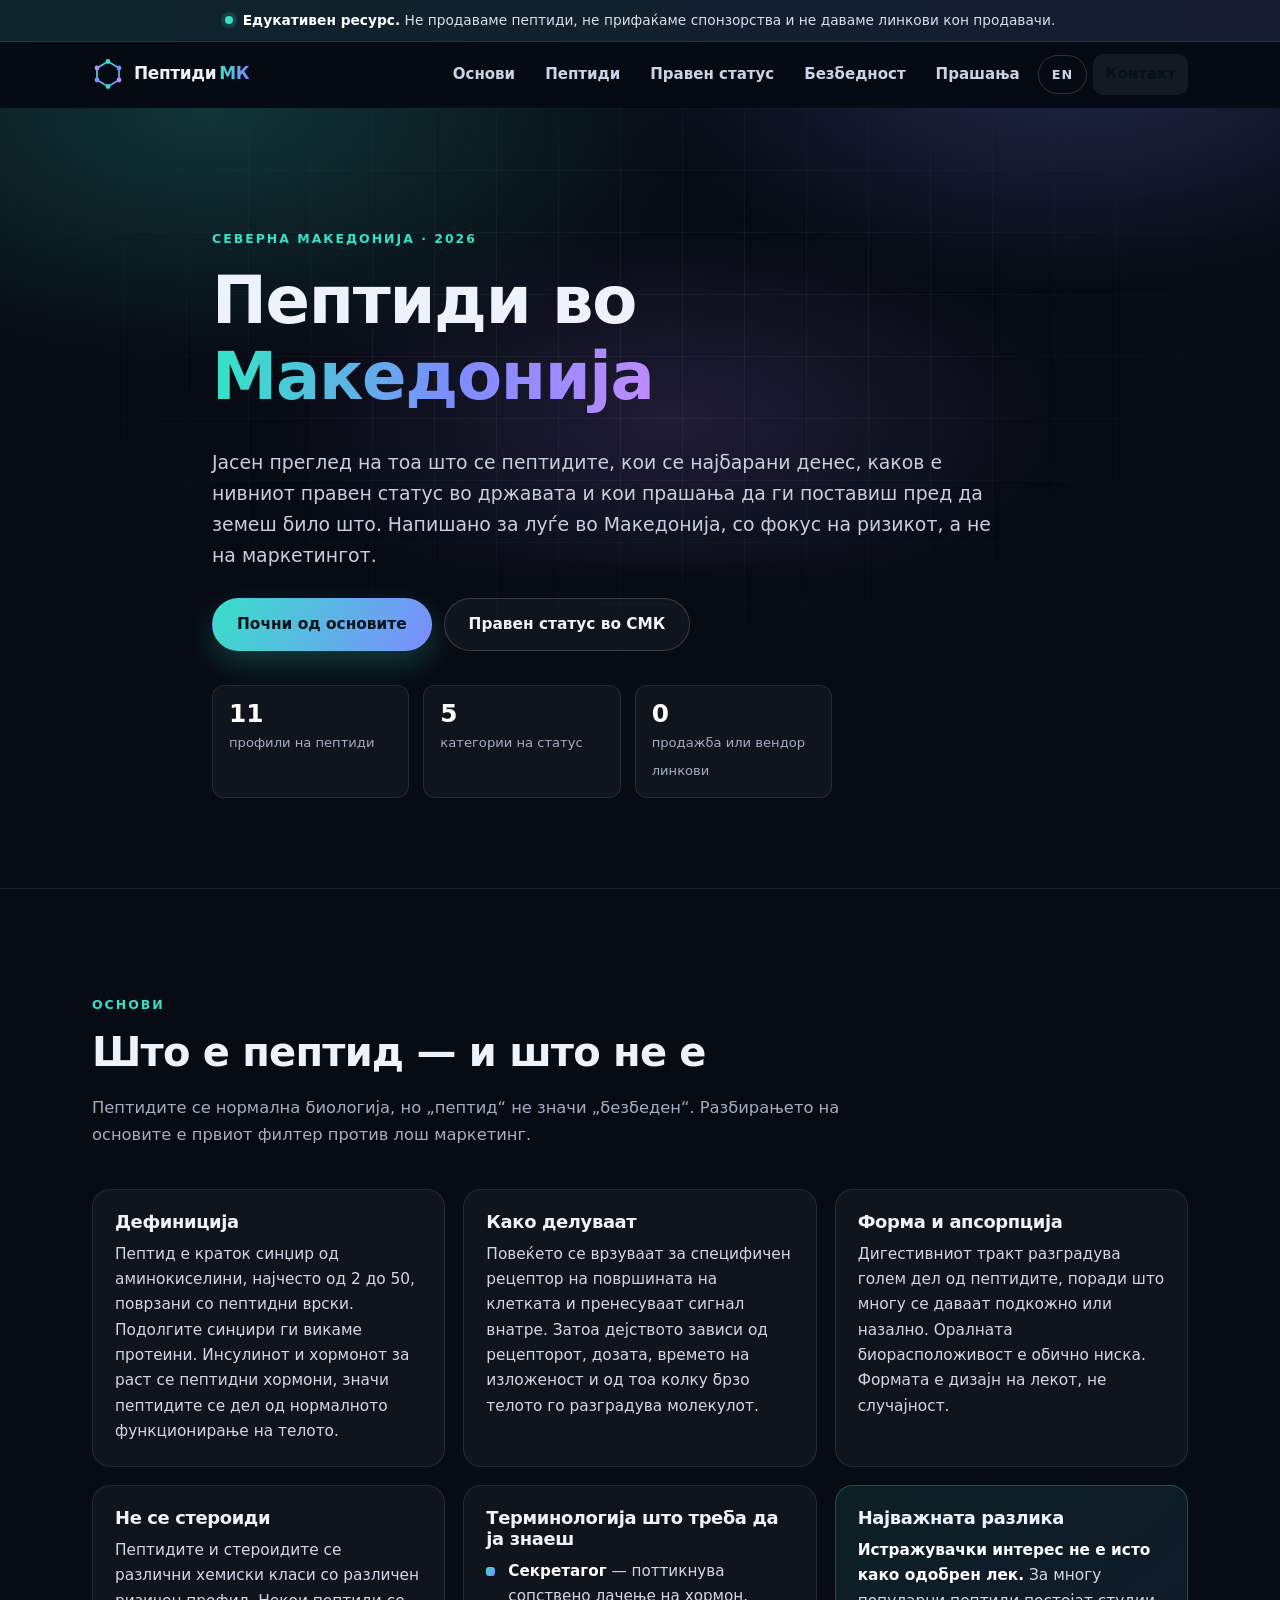
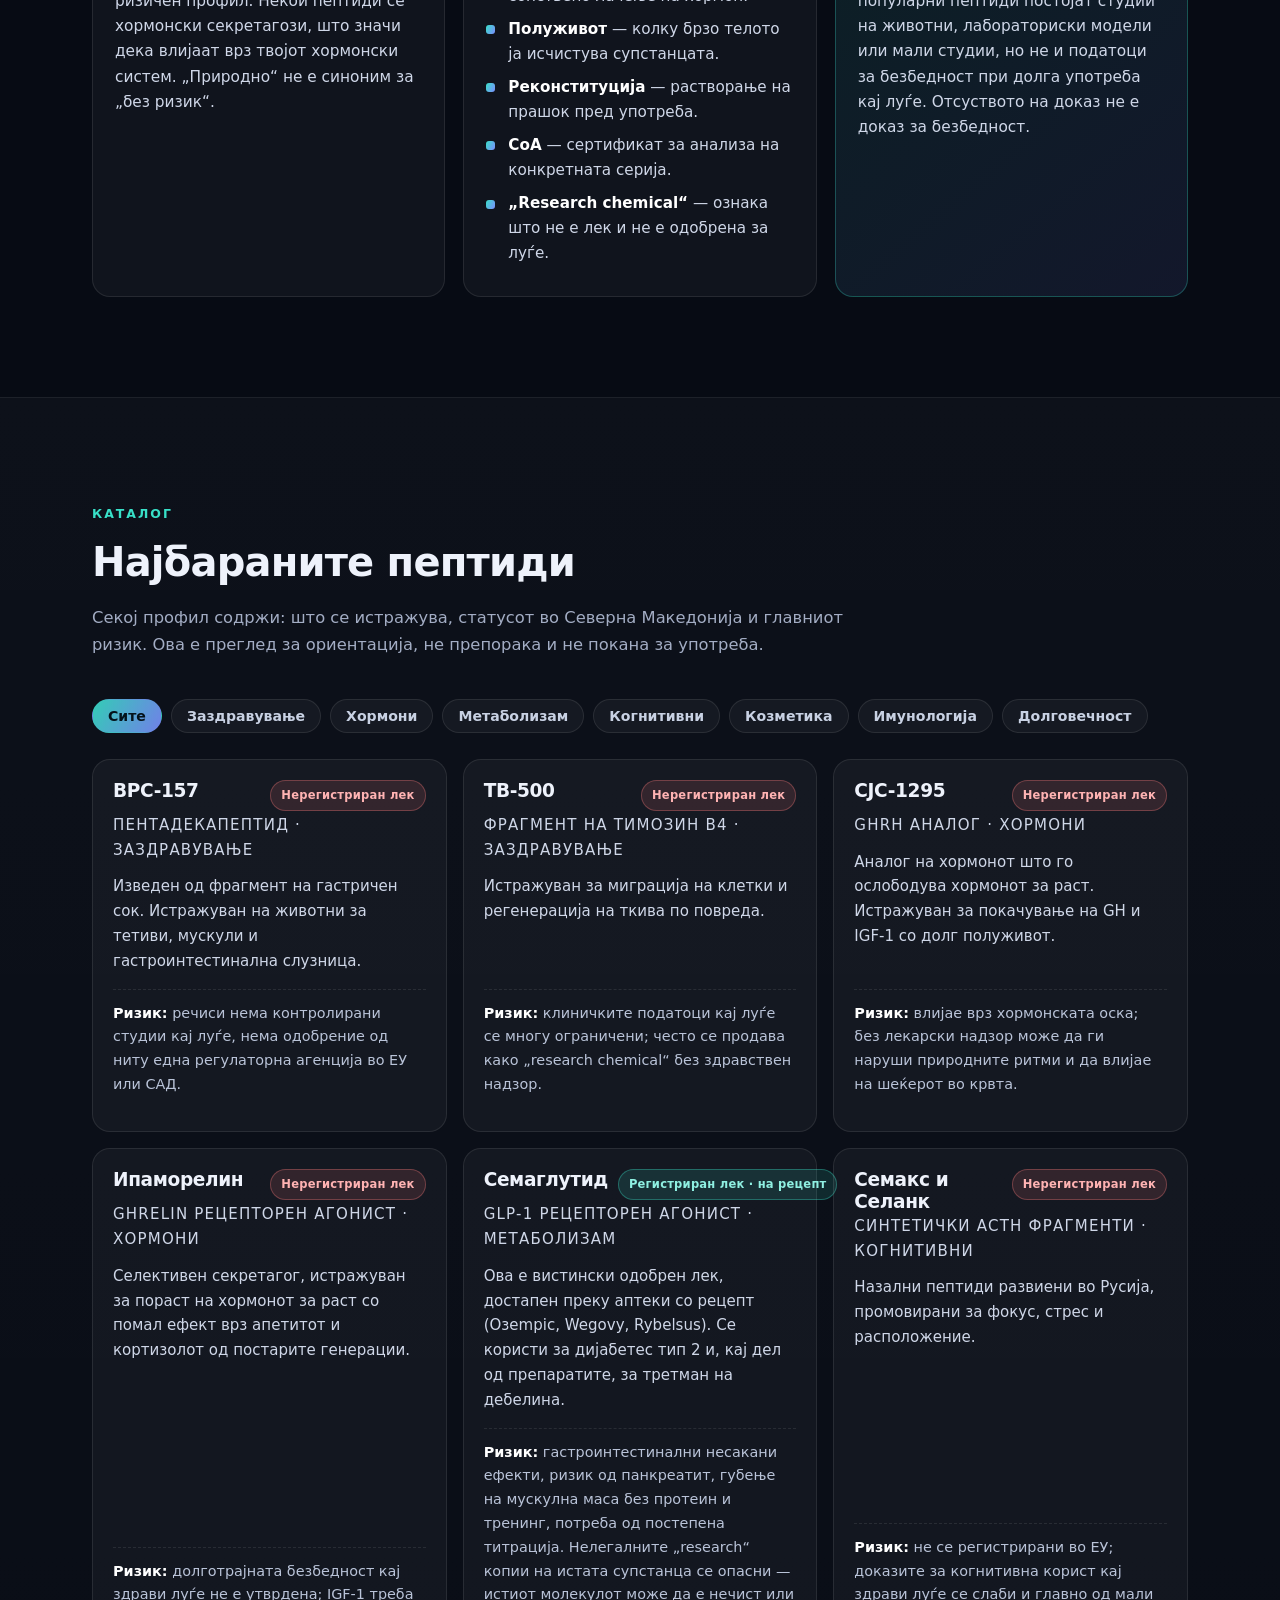
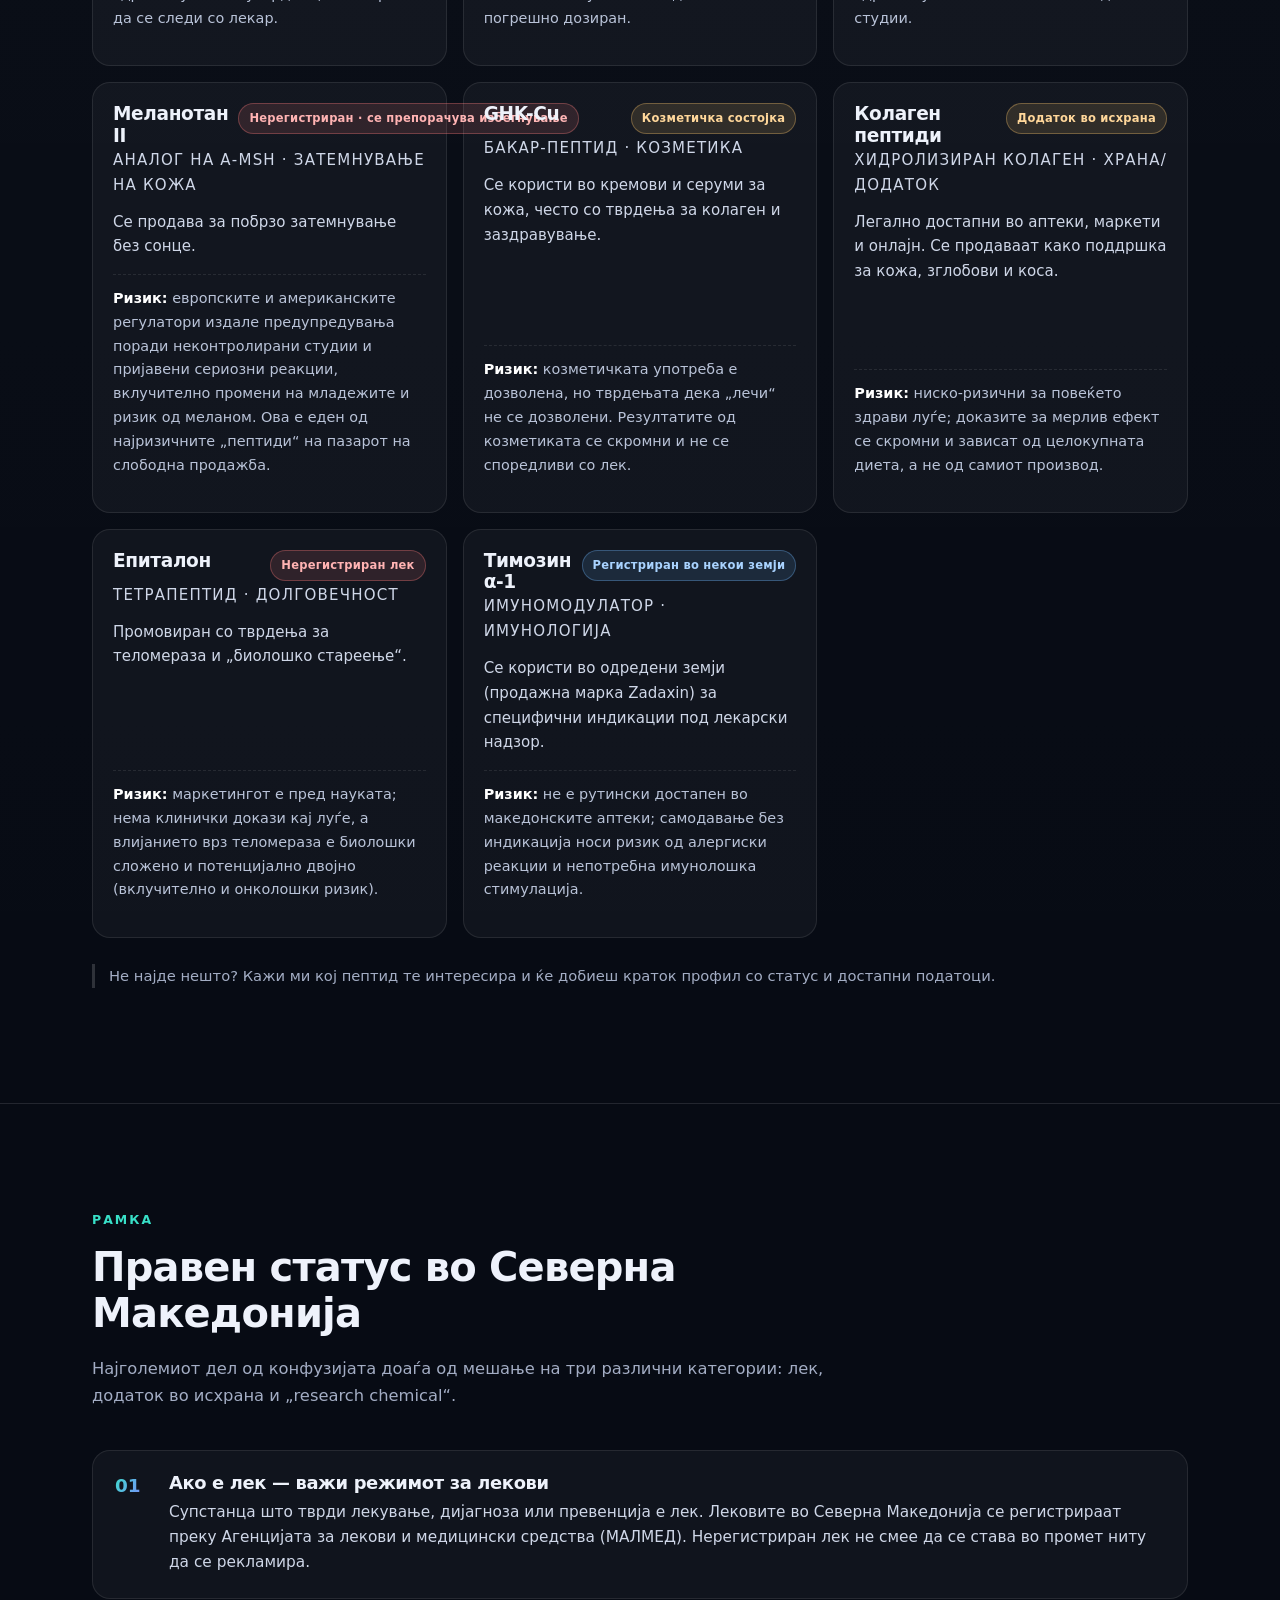
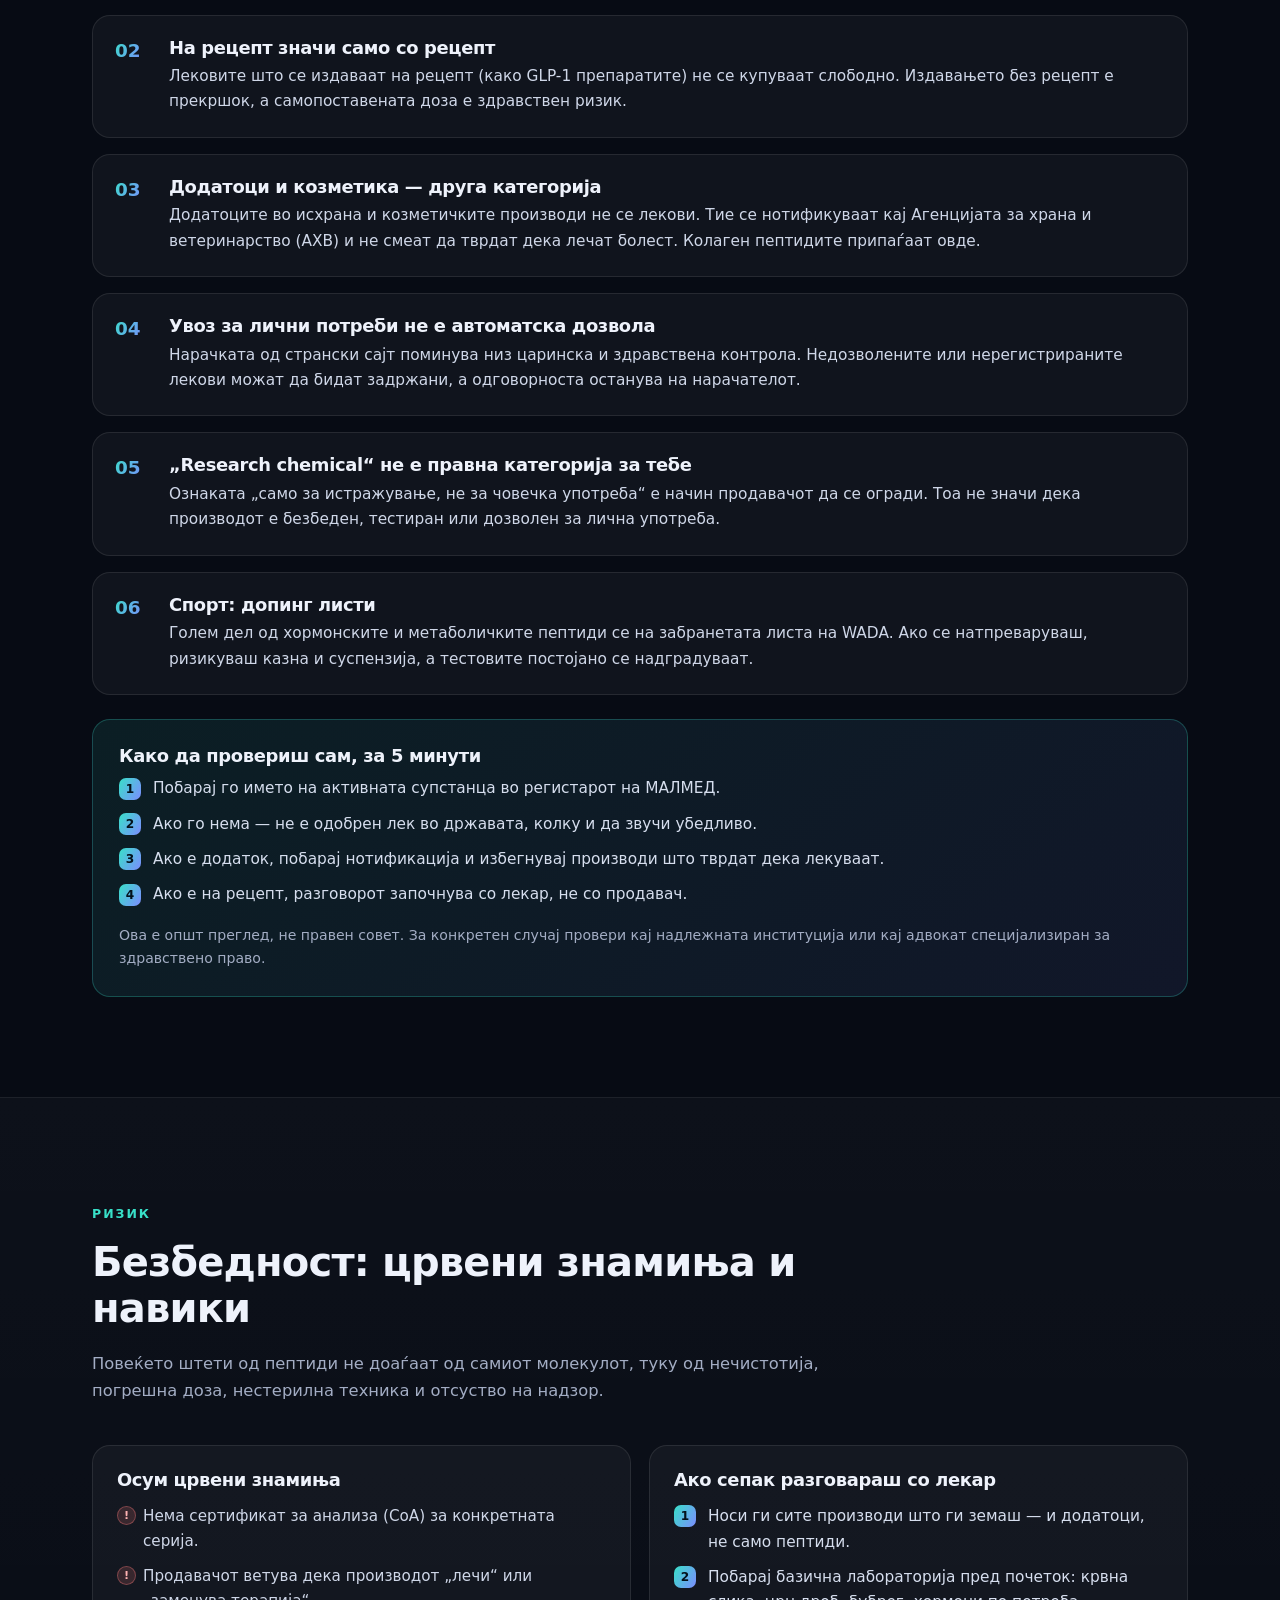
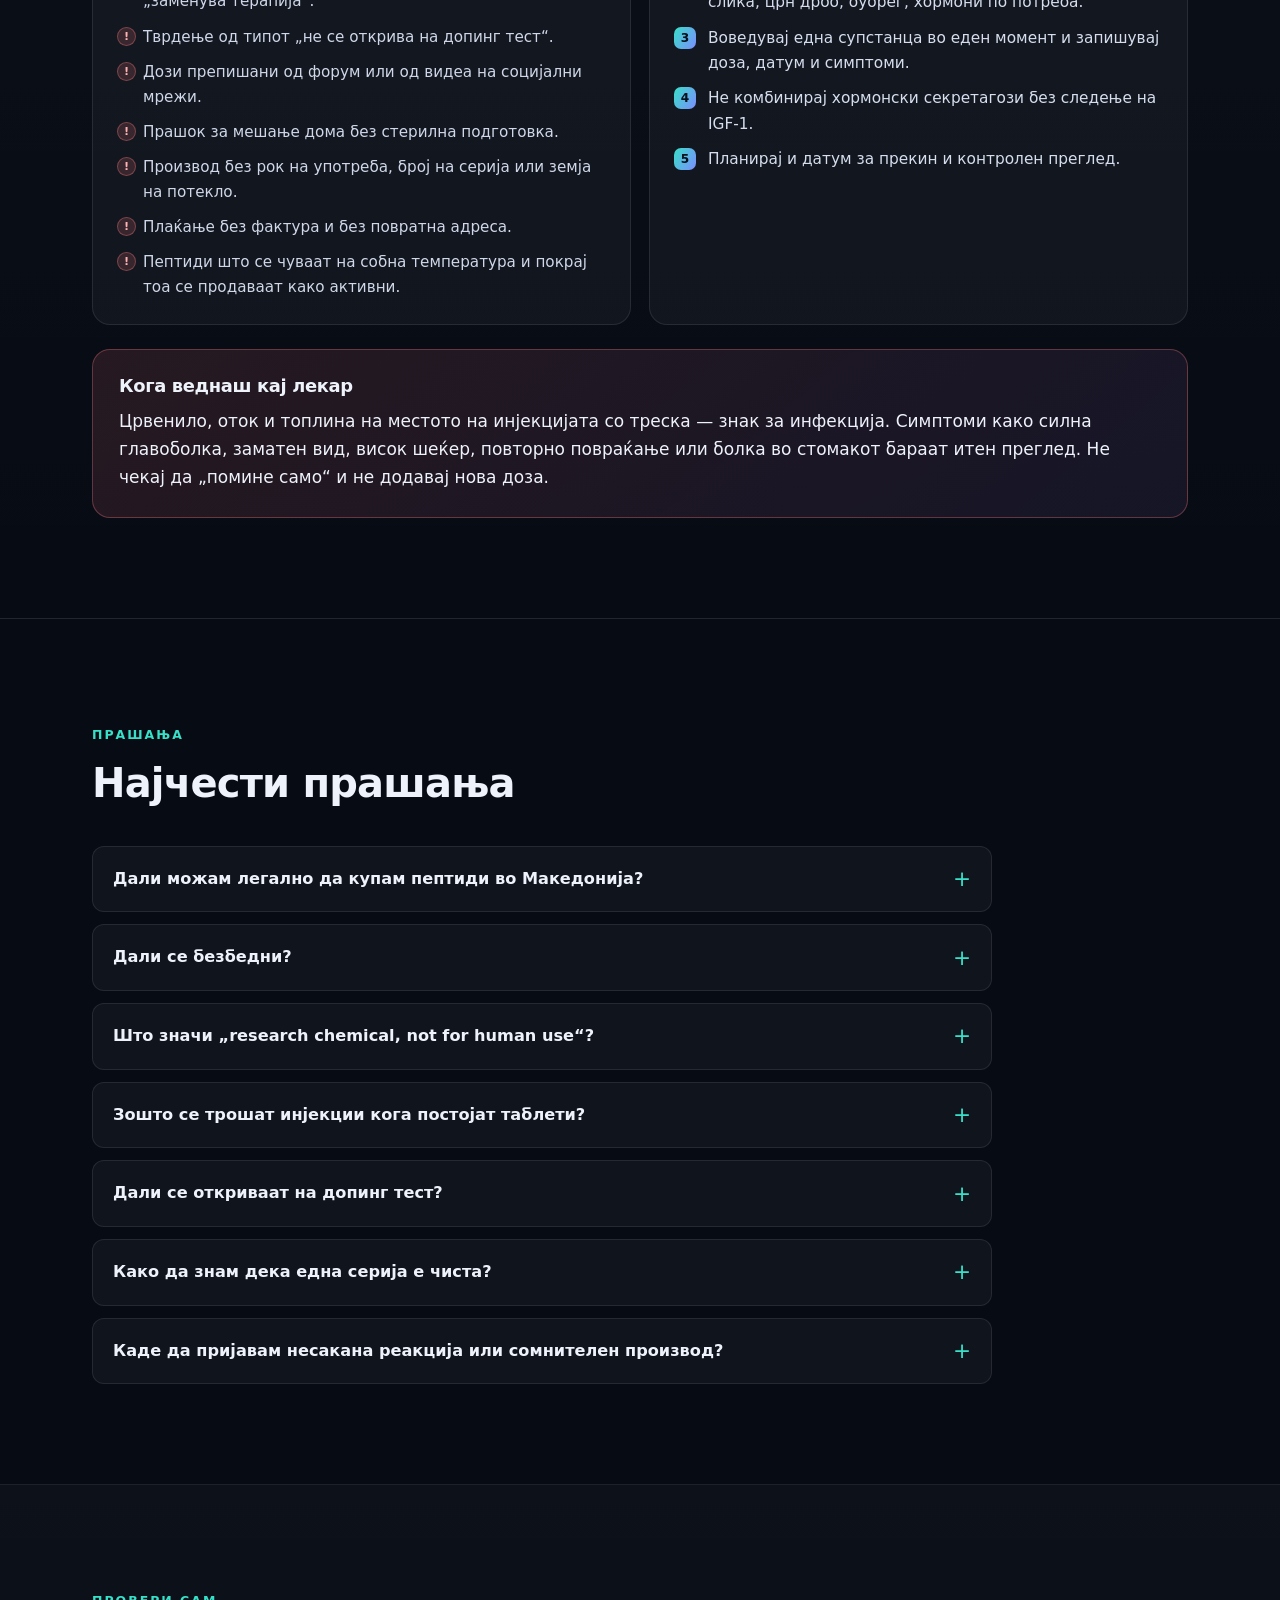
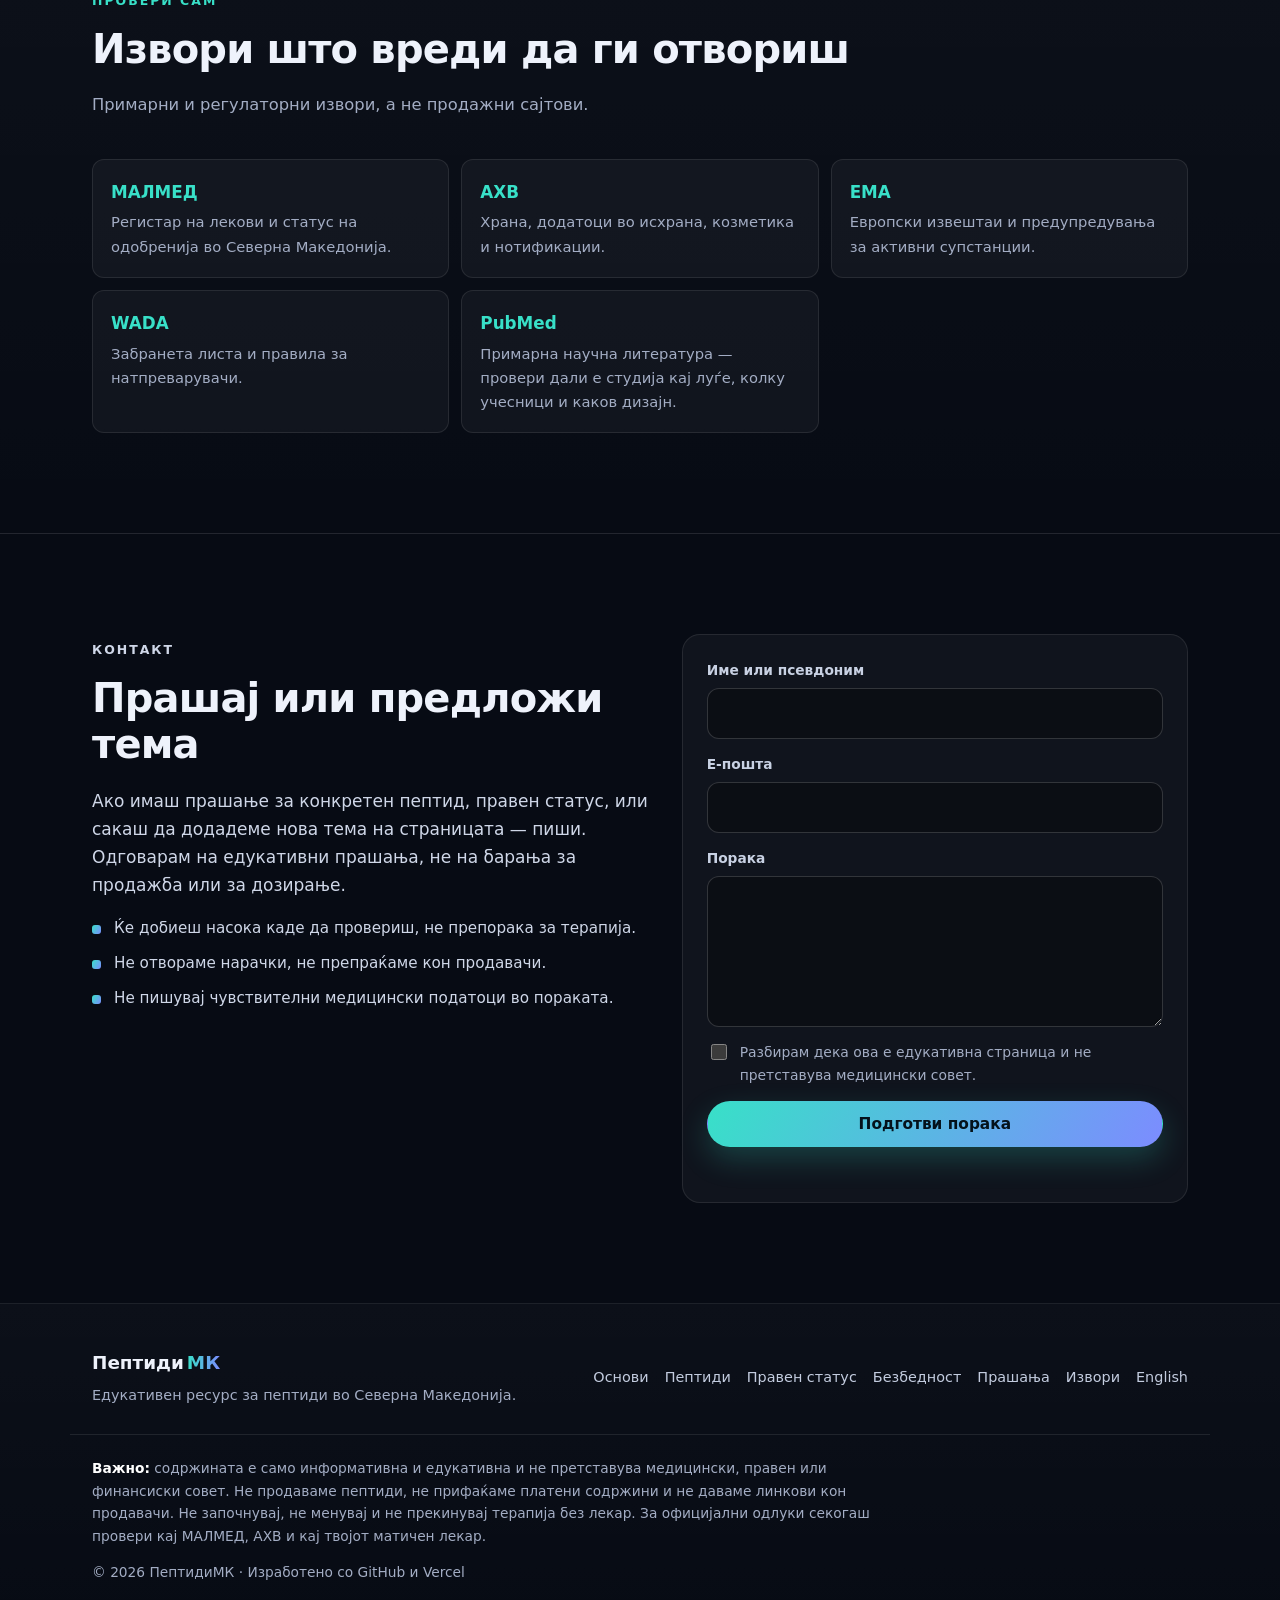
==== commit f8478622: "Add English version, language switcher, real contact address and CI deploy workflow" ====
--- a/index.html
+++ b/index.html
@@ -12,7 +12,10 @@
 <meta property="og:title" content="Пептиди во Македонија — едукативен водич">
 <meta property="og:description" content="Преглед на најбараните пептиди, правниот статус во Северна Македонија и практични безбедносни насоки.">
 <link rel="icon" href="/assets/favicon.svg" type="image/svg+xml">
-<link rel="canonical" href="/">
+<link rel="canonical" href="https://peptidi-makedonija.vercel.app/">
+<link rel="alternate" hreflang="mk" href="https://peptidi-makedonija.vercel.app/">
+<link rel="alternate" hreflang="en" href="https://peptidi-makedonija.vercel.app/en">
+<link rel="alternate" hreflang="x-default" href="https://peptidi-makedonija.vercel.app/">
 <link rel="stylesheet" href="/styles.css">
 </head>
 <body>
@@ -55,6 +58,7 @@
       <li><a href="#zakon">Правен статус</a></li>
       <li><a href="#bezbednost">Безбедност</a></li>
       <li><a href="#faq">Прашања</a></li>
+      <li class="nav-lang"><a href="/en" hreflang="en" lang="en">EN</a></li>
       <li><a class="nav-cta" href="#kontakt">Контакт</a></li>
     </ul>
   </nav>
@@ -501,6 +505,7 @@
       <a href="#bezbednost">Безбедност</a>
       <a href="#faq">Прашања</a>
       <a href="#izvori">Извори</a>
+      <a href="/en" hreflang="en" lang="en">English</a>
     </nav>
   </div>
   <div class="wrap disclaimer-box">
--- a/styles.css
+++ b/styles.css
@@ -150,6 +150,14 @@
 }
 .nav-cta:hover { filter: brightness(1.08); }
 
+.nav-lang a {
+  display: inline-block; padding: 8px 13px;
+  border: 1px solid var(--border-strong); border-radius: 999px;
+  font-size: .8rem; font-weight: 750; letter-spacing: .08em;
+  color: #cbd4e6;
+}
+.nav-lang a:hover { background: var(--surface-2); color: #fff; text-decoration: none; }
+
 .nav-toggle {
   display: none;
   width: 42px; height: 42px; border-radius: 12px;
